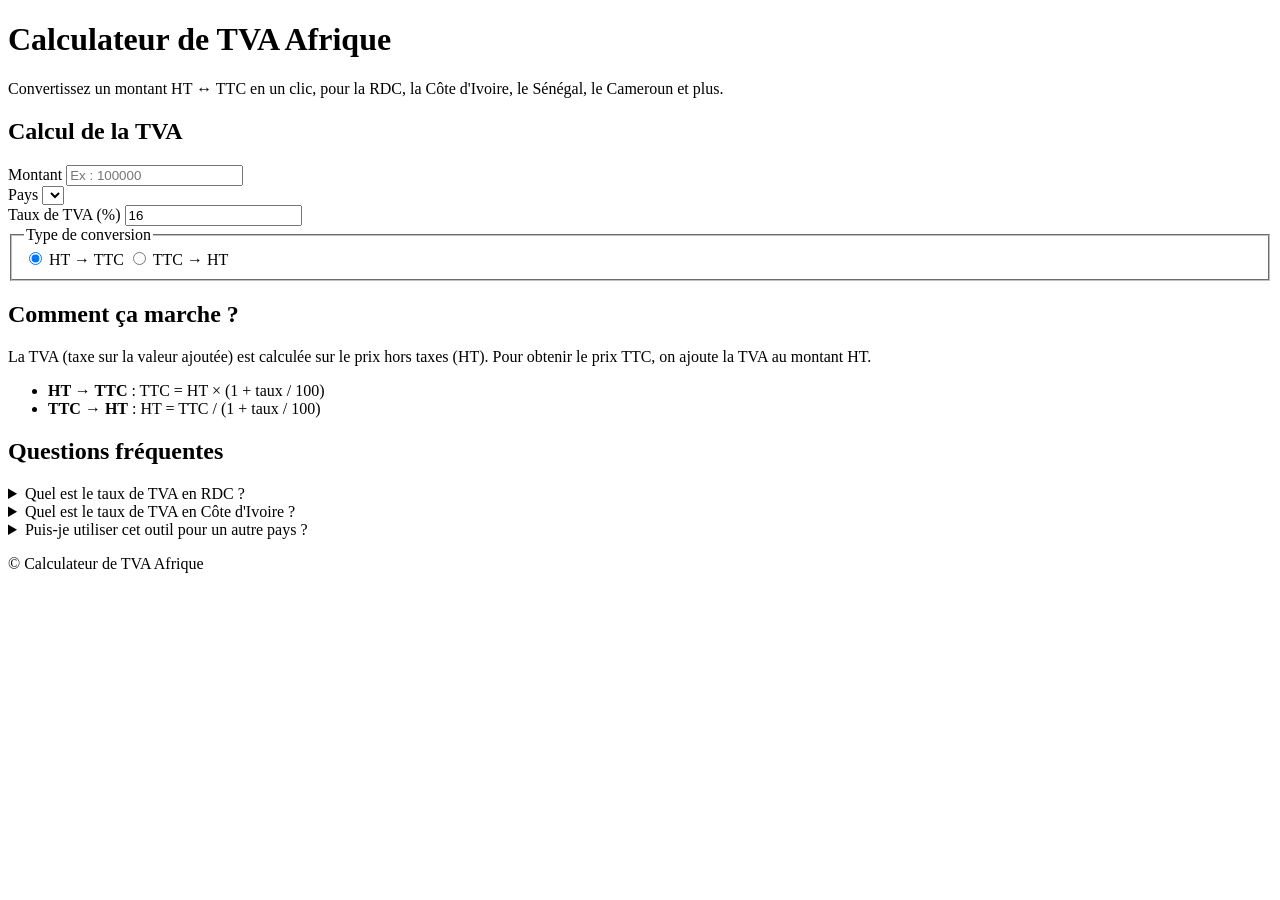
==== index.html @ 52f4ed32 "index.html" ====
<!DOCTYPE html>
<html lang="fr">
<head>
  <meta charset="UTF-8">
  <meta name="viewport" content="width=device-width, initial-scale=1">
  <meta name="theme-color" content="#0c0c0d">
  <title>Calculateur de TVA Afrique — HT ↔ TTC (RDC, Côte d'Ivoire, Sénégal, Cameroun)</title>
  <meta name="description" content="Calculez facilement la TVA en Afrique francophone. Convertissez un montant HT en TTC ou TTC en HT pour la RDC, la Côte d'Ivoire, le Sénégal, le Cameroun et plus.">
  <meta name="robots" content="index, follow">
  <link rel="canonical" href="https://TON-USER.github.io/calculateur-tva/">
  <link rel="icon" href="data:image/svg+xml,%3Csvg xmlns='http://www.w3.org/2000/svg' viewBox='0 0 100 100'%3E%3Ctext y='.9em' font-size='90'%3E🧮%3C/text%3E%3C/svg%3E">
  <link rel="stylesheet" href="style.css">
  <script type="application/ld+json">
  {
    "@context": "https://schema.org",
    "@type": "WebApplication",
    "name": "Calculateur de TVA Afrique",
    "applicationCategory": "FinanceApplication",
    "operatingSystem": "Web",
    "offers": { "@type": "Offer", "price": "0", "priceCurrency": "USD" }
  }
  </script>
</head>
<body>
  <header>
    <h1>Calculateur de TVA Afrique</h1>
    <p class="sous-titre">Convertissez un montant HT ↔ TTC en un clic, pour la RDC, la Côte d'Ivoire, le Sénégal, le Cameroun et plus.</p>
  </header>

  <main>
    <section class="calculateur" aria-labelledby="titre-calc">
      <h2 id="titre-calc" class="sr-only">Calcul de la TVA</h2>

      <div class="champ">
        <label for="montant">Montant</label>
        <input id="montant" type="number" inputmode="decimal" min="0" step="0.01" placeholder="Ex : 100000" autocomplete="off">
      </div>

      <div class="champ">
        <label for="pays">Pays</label>
        <select id="pays"></select>
      </div>

      <div class="champ">
        <label for="taux">Taux de TVA (%)</label>
        <input id="taux" type="number" inputmode="decimal" min="0" step="0.01" value="16">
      </div>

      <fieldset class="champ modes">
        <legend>Type de conversion</legend>
        <label><input type="radio" name="mode" value="ht" checked> HT → TTC</label>
        <label><input type="radio" name="mode" value="ttc"> TTC → HT</label>
      </fieldset>

      <div id="resultat" class="resultat" aria-live="polite"></div>
    </section>

    <section class="infos">
      <h2>Comment ça marche ?</h2>
      <p>La TVA (taxe sur la valeur ajoutée) est calculée sur le prix hors taxes (HT). Pour obtenir le prix TTC, on ajoute la TVA au montant HT.</p>
      <ul>
        <li><strong>HT → TTC</strong> : TTC = HT × (1 + taux / 100)</li>
        <li><strong>TTC → HT</strong> : HT = TTC / (1 + taux / 100)</li>
      </ul>
    </section>

    <section class="faq">
      <h2>Questions fréquentes</h2>
      <details>
        <summary>Quel est le taux de TVA en RDC ?</summary>
        <p>Le taux standard de la TVA en République Démocratique du Congo est de 16 %.</p>
      </details>
      <details>
        <summary>Quel est le taux de TVA en Côte d'Ivoire ?</summary>
        <p>Le taux standard est de 18 %.</p>
      </details>
      <details>
        <summary>Puis-je utiliser cet outil pour un autre pays ?</summary>
        <p>Oui : sélectionnez « Autre » dans la liste et entrez le taux manuellement.</p>
      </details>
    </section>
  </main>

  <footer>
    <p>© <span id="annee"></span> Calculateur de TVA Afrique</p>
  </footer>

  <script src="script.js" defer></script>
</body>
          </html>
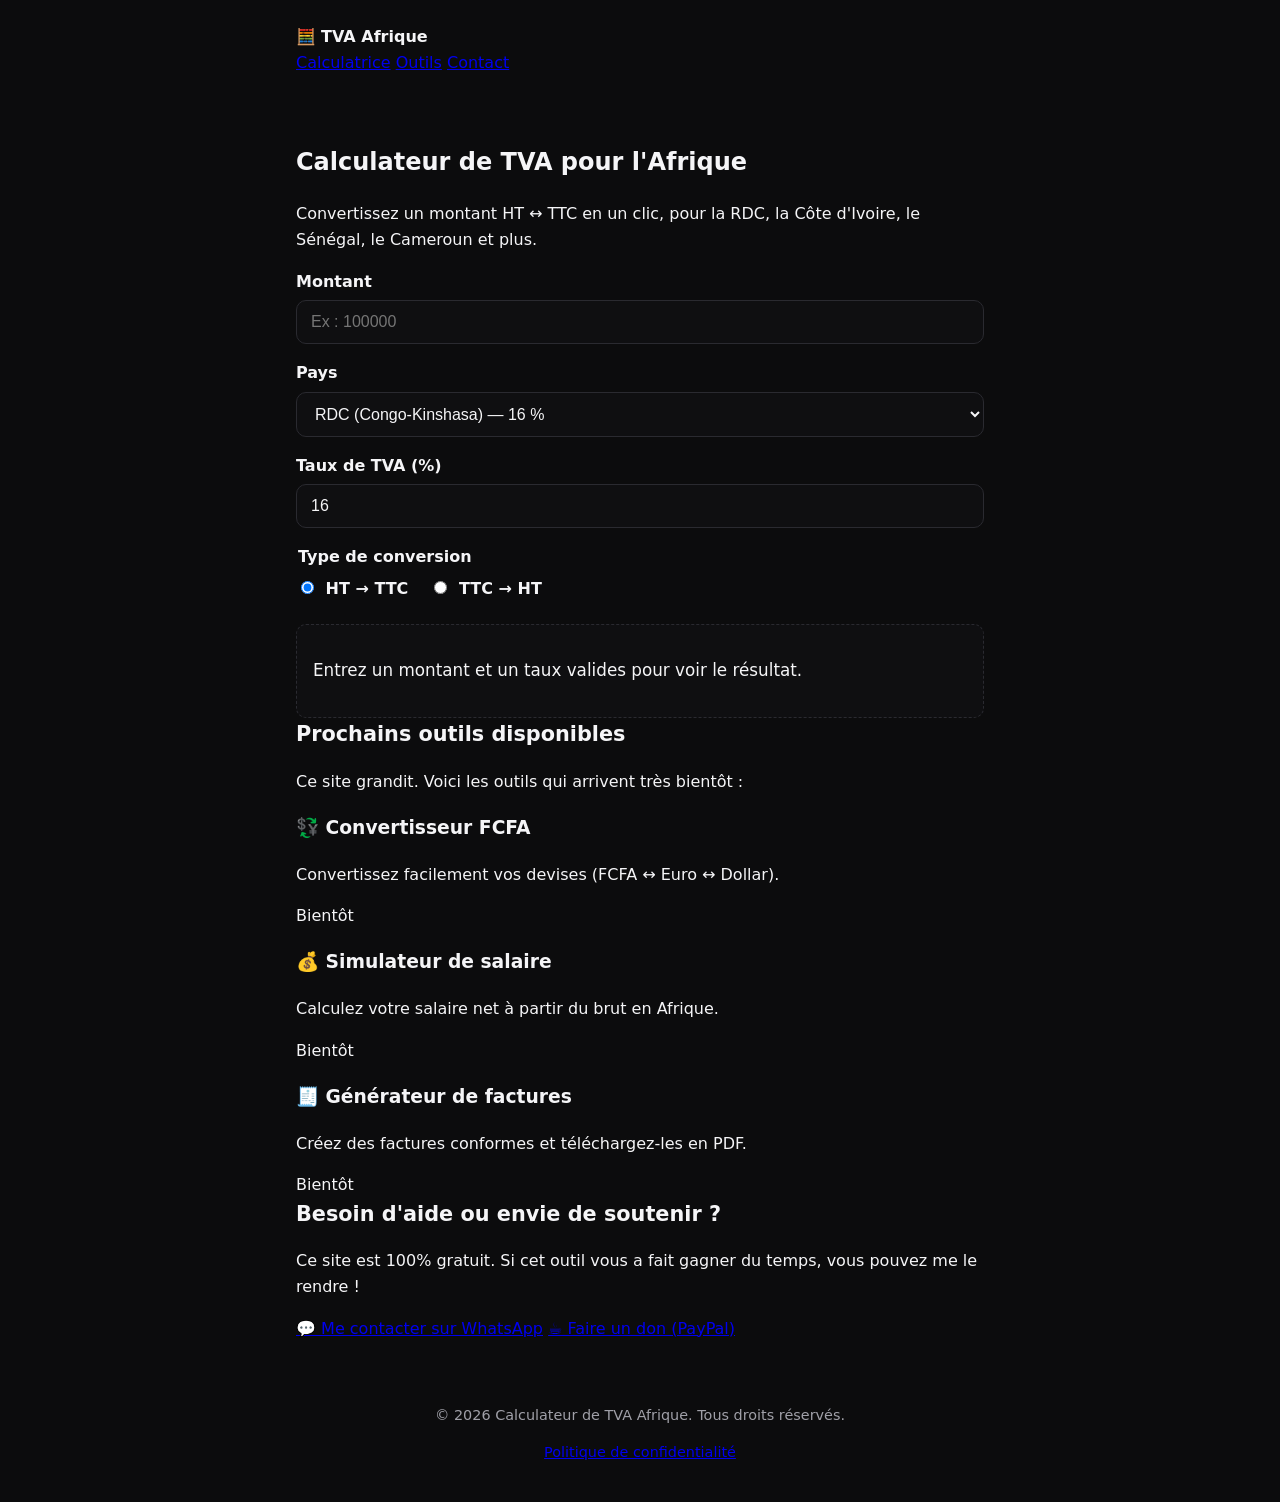
==== commit 2fdc9a01: "Update index.html with new title and analytics Updated the title and canonical link in the HTML file" ====
--- a/index.html
+++ b/index.html
@@ -4,87 +4,108 @@
   <meta charset="UTF-8">
   <meta name="viewport" content="width=device-width, initial-scale=1">
   <meta name="theme-color" content="#0c0c0d">
-  <title>Calculateur de TVA Afrique — HT ↔ TTC (RDC, Côte d'Ivoire, Sénégal, Cameroun)</title>
+  <title>Calculateur de TVA Afrique — HT ↔ TTC (RDC, CI, Sénégal)</title>
   <meta name="description" content="Calculez facilement la TVA en Afrique francophone. Convertissez un montant HT en TTC ou TTC en HT pour la RDC, la Côte d'Ivoire, le Sénégal, le Cameroun et plus.">
   <meta name="robots" content="index, follow">
-  <link rel="canonical" href="https://TON-USER.github.io/calculateur-tva/">
+  <link rel="canonical" href="https://dt872725-dan.github.io/Calculateur-tva/">
   <link rel="icon" href="data:image/svg+xml,%3Csvg xmlns='http://www.w3.org/2000/svg' viewBox='0 0 100 100'%3E%3Ctext y='.9em' font-size='90'%3E🧮%3C/text%3E%3C/svg%3E">
   <link rel="stylesheet" href="style.css">
-  <script type="application/ld+json">
-  {
-    "@context": "https://schema.org",
-    "@type": "WebApplication",
-    "name": "Calculateur de TVA Afrique",
-    "applicationCategory": "FinanceApplication",
-    "operatingSystem": "Web",
-    "offers": { "@type": "Offer", "price": "0", "priceCurrency": "USD" }
-  }
+  
+  <!-- Code pour Google Analytics (Suivi des visites) -->
+  <!-- Remplace G-XXXXXXXXXX par ton vrai code plus tard -->
+  <script async src="https://www.googletagmanager.com/gtag/js?id=G-XXXXXXXXXX"></script>
+  <script>
+    window.dataLayer = window.dataLayer || [];
+    function gtag(){dataLayer.push(arguments);}
+    gtag('js', new Date());
+    gtag('config', 'G-XXXXXXXXXX');
   </script>
 </head>
 <body>
-  <header>
-    <h1>Calculateur de TVA Afrique</h1>
-    <p class="sous-titre">Convertissez un montant HT ↔ TTC en un clic, pour la RDC, la Côte d'Ivoire, le Sénégal, le Cameroun et plus.</p>
+  <!-- MENU DE NAVIGATION -->
+  <header class="entete">
+    <div class="logo">🧮 <strong>TVA Afrique</strong></div>
+    <nav class="menu">
+      <a href="#calculateur">Calculatrice</a>
+      <a href="#outils">Outils</a>
+      <a href="#contact">Contact</a>
+    </nav>
   </header>
 
   <main>
-    <section class="calculateur" aria-labelledby="titre-calc">
-      <h2 id="titre-calc" class="sr-only">Calcul de la TVA</h2>
-
-      <div class="champ">
-        <label for="montant">Montant</label>
-        <input id="montant" type="number" inputmode="decimal" min="0" step="0.01" placeholder="Ex : 100000" autocomplete="off">
+    <!-- SECTION CALCULATEUR -->
+    <section id="calculateur" class="section-calculateur">
+      <div class="texte-accueil">
+        <h1>Calculateur de TVA pour l'Afrique</h1>
+        <p>Convertissez un montant HT ↔ TTC en un clic, pour la RDC, la Côte d'Ivoire, le Sénégal, le Cameroun et plus.</p>
       </div>
 
-      <div class="champ">
-        <label for="pays">Pays</label>
-        <select id="pays"></select>
+      <div class="boite-outil">
+        <div class="champ">
+          <label for="montant">Montant</label>
+          <input id="montant" type="number" inputmode="decimal" min="0" step="0.01" placeholder="Ex : 100000" autocomplete="off">
+        </div>
+
+        <div class="champ">
+          <label for="pays">Pays</label>
+          <select id="pays"></select>
+        </div>
+
+        <div class="champ">
+          <label for="taux">Taux de TVA (%)</label>
+          <input id="taux" type="number" inputmode="decimal" min="0" step="0.01" value="16">
+        </div>
+
+        <fieldset class="champ modes">
+          <legend>Type de conversion</legend>
+          <label><input type="radio" name="mode" value="ht" checked> HT → TTC</label>
+          <label><input type="radio" name="mode" value="ttc"> TTC → HT</label>
+        </fieldset>
+
+        <div id="resultat" class="resultat" aria-live="polite"></div>
       </div>
-
-      <div class="champ">
-        <label for="taux">Taux de TVA (%)</label>
-        <input id="taux" type="number" inputmode="decimal" min="0" step="0.01" value="16">
-      </div>
-
-      <fieldset class="champ modes">
-        <legend>Type de conversion</legend>
-        <label><input type="radio" name="mode" value="ht" checked> HT → TTC</label>
-        <label><input type="radio" name="mode" value="ttc"> TTC → HT</label>
-      </fieldset>
-
-      <div id="resultat" class="resultat" aria-live="polite"></div>
     </section>
 
-    <section class="infos">
-      <h2>Comment ça marche ?</h2>
-      <p>La TVA (taxe sur la valeur ajoutée) est calculée sur le prix hors taxes (HT). Pour obtenir le prix TTC, on ajoute la TVA au montant HT.</p>
-      <ul>
-        <li><strong>HT → TTC</strong> : TTC = HT × (1 + taux / 100)</li>
-        <li><strong>TTC → HT</strong> : HT = TTC / (1 + taux / 100)</li>
-      </ul>
+    <!-- SECTION OUTILS À VENIR (Pour faire pro) -->
+    <section id="outils" class="section-grise">
+      <h2>Prochains outils disponibles</h2>
+      <p>Ce site grandit. Voici les outils qui arrivent très bientôt :</p>
+      <div class="grille">
+        <div class="carte-outil">
+          <h3>💱 Convertisseur FCFA</h3>
+          <p>Convertissez facilement vos devises (FCFA ↔ Euro ↔ Dollar).</p>
+          <span class="badge">Bientôt</span>
+        </div>
+        <div class="carte-outil">
+          <h3>💰 Simulateur de salaire</h3>
+          <p>Calculez votre salaire net à partir du brut en Afrique.</p>
+          <span class="badge">Bientôt</span>
+        </div>
+        <div class="carte-outil">
+          <h3>🧾 Générateur de factures</h3>
+          <p>Créez des factures conformes et téléchargez-les en PDF.</p>
+          <span class="badge">Bientôt</span>
+        </div>
+      </div>
     </section>
 
-    <section class="faq">
-      <h2>Questions fréquentes</h2>
-      <details>
-        <summary>Quel est le taux de TVA en RDC ?</summary>
-        <p>Le taux standard de la TVA en République Démocratique du Congo est de 16 %.</p>
-      </details>
-      <details>
-        <summary>Quel est le taux de TVA en Côte d'Ivoire ?</summary>
-        <p>Le taux standard est de 18 %.</p>
-      </details>
-      <details>
-        <summary>Puis-je utiliser cet outil pour un autre pays ?</summary>
-        <p>Oui : sélectionnez « Autre » dans la liste et entrez le taux manuellement.</p>
-      </details>
+    <!-- SECTION CONTACT & SOUTIEN -->
+    <section id="contact" class="section-contact">
+      <h2>Besoin d'aide ou envie de soutenir ?</h2>
+      <p>Ce site est 100% gratuit. Si cet outil vous a fait gagner du temps, vous pouvez me le rendre !</p>
+      
+      <div class="actions-contact">
+        <a href="https://wa.me/243967811702" class="btn btn-principal" target="_blank">💬 Me contacter sur WhatsApp</a>
+        <a href="#" class="btn btn-secondaire" target="_blank">☕ Faire un don (PayPal)</a>
+      </div>
     </section>
   </main>
 
   <footer>
-    <p>© <span id="annee"></span> Calculateur de TVA Afrique</p>
+    <p>© <span id="annee"></span> Calculateur de TVA Afrique. Tous droits réservés.</p>
+    <p><a href="confidentialite.html">Politique de confidentialité</a></p>
   </footer>
 
   <script src="script.js" defer></script>
 </body>
-          </html>
+</html>
--- a/style.css
+++ b/style.css
@@ -0,0 +1,75 @@
+* { box-sizing: border-box; }
+:root {
+  --bg: #0c0c0d;
+  --card: #17171a;
+  --border: #2a2a30;
+  --text: #f5f5f7;
+  --muted: #a0a0a8;
+  --accent: #4ade80;
+}
+html, body { margin: 0; padding: 0; }
+body {
+  background: var(--bg);
+  color: var(--text);
+  font-family: system-ui, -apple-system, "Segoe UI", Roboto, sans-serif;
+  line-height: 1.6;
+  min-height: 100vh;
+}
+header, main, footer {
+  max-width: 720px;
+  margin: 0 auto;
+  padding: 24px 16px;
+}
+header h1 { font-size: 1.8rem; margin: 0 0 8px; }
+.sous-titre { color: var(--muted); margin: 0 0 24px; }
+.calculateur {
+  background: var(--card);
+  border: 1px solid var(--border);
+  border-radius: 16px;
+  padding: 24px;
+  margin-bottom: 32px;
+}
+.champ { margin-bottom: 16px; }
+.champ label { display: block; margin-bottom: 6px; font-weight: 600; }
+input, select {
+  width: 100%;
+  padding: 12px 14px;
+  background: #0f0f11;
+  border: 1px solid var(--border);
+  border-radius: 10px;
+  color: var(--text);
+  font-size: 1rem;
+}
+input:focus, select:focus { outline: none; border-color: var(--accent); }
+.modes { border: none; padding: 0; margin: 0 0 16px; }
+.modes legend { font-weight: 600; margin-bottom: 6px; }
+.modes label { display: inline-block; margin-right: 16px; }
+.modes input { width: auto; margin-right: 6px; }
+.resultat {
+  background: #0f0f11;
+  border: 1px dashed var(--border);
+  border-radius: 10px;
+  padding: 16px;
+  font-size: 1.05rem;
+}
+.resultat strong { color: var(--accent); }
+.infos, .faq { margin-bottom: 32px; }
+h2 { font-size: 1.3rem; margin-top: 0; }
+.faq details {
+  background: var(--card);
+  border: 1px solid var(--border);
+  border-radius: 10px;
+  padding: 12px 16px;
+  margin-bottom: 8px;
+}
+.faq summary { cursor: pointer; font-weight: 600; }
+footer { color: var(--muted); text-align: center; font-size: 0.9rem; }
+.sr-only {
+  position: absolute; width: 1px; height: 1px;
+  padding: 0; margin: -1px; overflow: hidden;
+  clip: rect(0,0,0,0); white-space: nowrap; border: 0;
+}
+@media (max-width: 480px) {
+  header h1 { font-size: 1.4rem; }
+  .calculateur { padding: 16px; }
+}
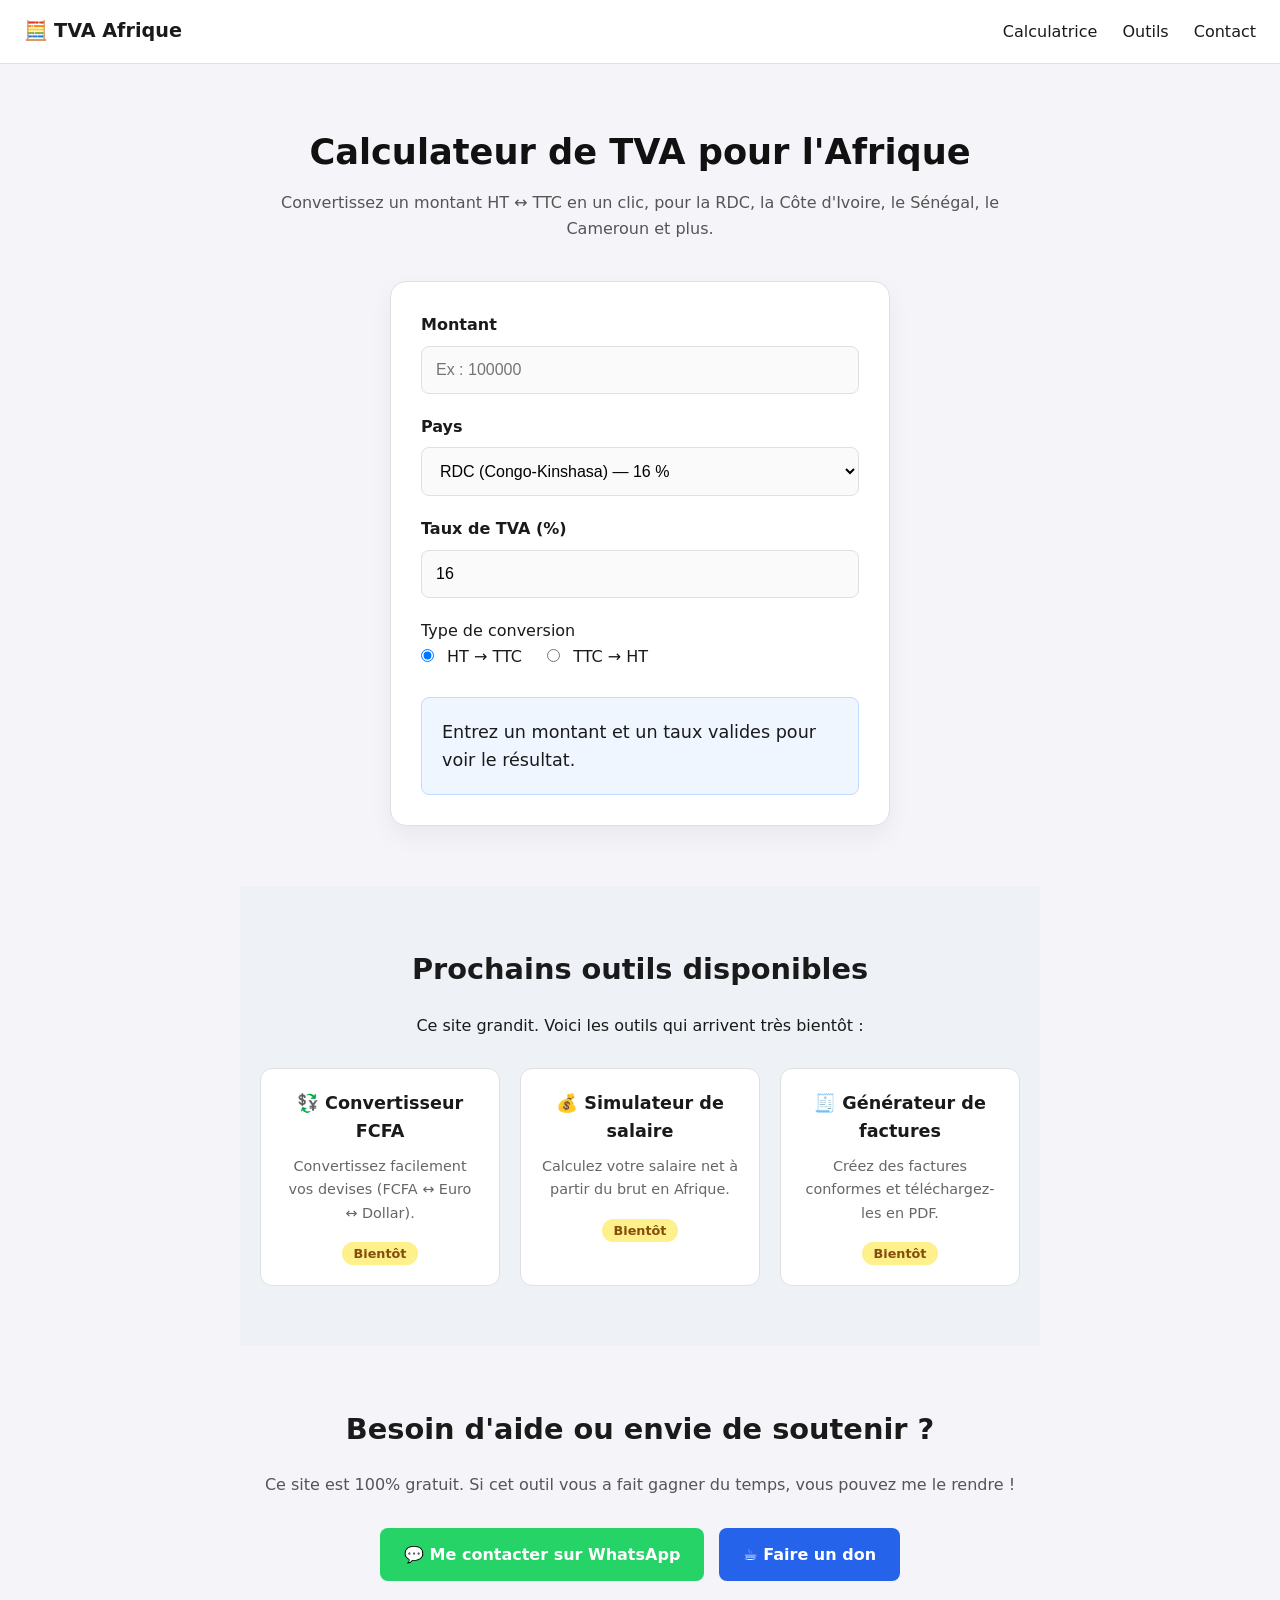
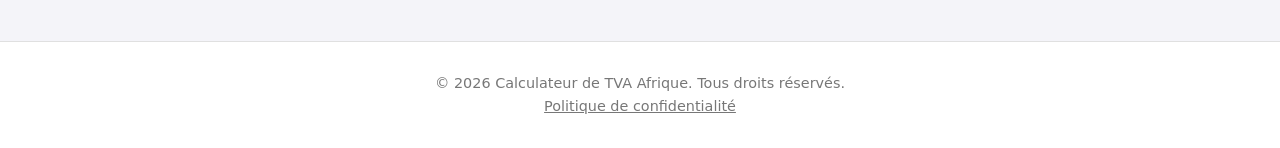
==== commit 94965dc4: "index.html" ====
--- a/index.html
+++ b/index.html
@@ -1,6 +1,9 @@
 <!DOCTYPE html>
 <html lang="fr">
 <head>
+  <!-- Balise de vérification Google Search Console -->
+  <meta name="google-site-verification" content="2Im5dlPeCxbYxjfc-2KMujdlEkKpxKUWcsmeDknGLmM" />
+  
   <meta charset="UTF-8">
   <meta name="viewport" content="width=device-width, initial-scale=1">
   <meta name="theme-color" content="#0c0c0d">
@@ -66,10 +69,10 @@
       </div>
     </section>
 
-    <!-- SECTION OUTILS À VENIR (Pour faire pro) -->
+    <!-- SECTION OUTILS À VENIR -->
     <section id="outils" class="section-grise">
       <h2>Prochains outils disponibles</h2>
-      <p>Ce site grandit. Voici les outils qui arrivent très bientôt :</p>
+      <p style="text-align: center; margin-bottom: 20px;">Ce site grandit. Voici les outils qui arrivent très bientôt :</p>
       <div class="grille">
         <div class="carte-outil">
           <h3>💱 Convertisseur FCFA</h3>
@@ -96,7 +99,7 @@
       
       <div class="actions-contact">
         <a href="https://wa.me/243967811702" class="btn btn-principal" target="_blank">💬 Me contacter sur WhatsApp</a>
-        <a href="#" class="btn btn-secondaire" target="_blank">☕ Faire un don (PayPal)</a>
+        <a href="#" class="btn btn-secondaire" target="_blank">☕ Faire un don</a>
       </div>
     </section>
   </main>
--- a/style.css
+++ b/style.css
@@ -1,75 +1,132 @@
-* { box-sizing: border-box; }
+* { box-sizing: border-box; margin: 0; padding: 0; }
 :root {
-  --bg: #0c0c0d;
-  --card: #17171a;
-  --border: #2a2a30;
-  --text: #f5f5f7;
-  --muted: #a0a0a8;
-  --accent: #4ade80;
+  --bg: #f4f4f9;
+  --text: #1a1a1a;
+  --card: #ffffff;
+  --border: #e0e0e0;
+  --accent: #2563eb;
+  --accent-hover: #1d4ed8;
 }
-html, body { margin: 0; padding: 0; }
 body {
-  background: var(--bg);
+  background-color: var(--bg);
   color: var(--text);
-  font-family: system-ui, -apple-system, "Segoe UI", Roboto, sans-serif;
+  font-family: system-ui, -apple-system, sans-serif;
   line-height: 1.6;
-  min-height: 100vh;
 }
-header, main, footer {
-  max-width: 720px;
-  margin: 0 auto;
-  padding: 24px 16px;
+
+/* EN-TÊTE ET MENU */
+.entete {
+  background: var(--card);
+  padding: 16px 24px;
+  display: flex;
+  justify-content: space-between;
+  align-items: center;
+  border-bottom: 1px solid var(--border);
+  position: sticky;
+  top: 0;
+  z-index: 100;
 }
-header h1 { font-size: 1.8rem; margin: 0 0 8px; }
-.sous-titre { color: var(--muted); margin: 0 0 24px; }
-.calculateur {
+.logo { font-size: 1.2rem; }
+.menu a {
+  color: var(--text);
+  text-decoration: none;
+  margin-left: 20px;
+  font-weight: 500;
+}
+.menu a:hover { color: var(--accent); }
+
+/* SECTIONS */
+main { max-width: 800px; margin: 0 auto; }
+section { padding: 60px 20px; }
+h1 { font-size: 2.2rem; margin-bottom: 10px; color: #111; }
+h2 { font-size: 1.8rem; margin-bottom: 20px; text-align: center; }
+.texte-accueil { text-align: center; margin-bottom: 40px; color: #555; }
+
+/* BOITE DU CALCULATEUR */
+.boite-outil {
   background: var(--card);
   border: 1px solid var(--border);
   border-radius: 16px;
-  padding: 24px;
-  margin-bottom: 32px;
+  padding: 30px;
+  box-shadow: 0 10px 25px rgba(0,0,0,0.05);
+  max-width: 500px;
+  margin: 0 auto;
 }
-.champ { margin-bottom: 16px; }
-.champ label { display: block; margin-bottom: 6px; font-weight: 600; }
+.champ { margin-bottom: 20px; }
+.champ label { display: block; margin-bottom: 8px; font-weight: 600; }
 input, select {
   width: 100%;
-  padding: 12px 14px;
-  background: #0f0f11;
+  padding: 14px;
   border: 1px solid var(--border);
-  border-radius: 10px;
-  color: var(--text);
+  border-radius: 8px;
   font-size: 1rem;
+  background: #fafafa;
 }
-input:focus, select:focus { outline: none; border-color: var(--accent); }
-.modes { border: none; padding: 0; margin: 0 0 16px; }
-.modes legend { font-weight: 600; margin-bottom: 6px; }
-.modes label { display: inline-block; margin-right: 16px; }
-.modes input { width: auto; margin-right: 6px; }
+input:focus, select:focus { outline: none; border-color: var(--accent); background: #fff; }
+.modes { border: none; }
+.modes label { display: inline-block; margin-right: 20px; font-weight: normal; }
+.modes input { width: auto; margin-right: 8px; }
 .resultat {
-  background: #0f0f11;
-  border: 1px dashed var(--border);
-  border-radius: 10px;
-  padding: 16px;
-  font-size: 1.05rem;
+  background: #eff6ff;
+  border: 1px solid #bfdbfe;
+  border-radius: 8px;
+  padding: 20px;
+  font-size: 1.1rem;
+  margin-top: 20px;
 }
 .resultat strong { color: var(--accent); }
-.infos, .faq { margin-bottom: 32px; }
-h2 { font-size: 1.3rem; margin-top: 0; }
-.faq details {
+
+/* SECTION OUTILS (Cartes) */
+.section-grise { background: #eef2f6; }
+.grille {
+  display: grid;
+  grid-template-columns: repeat(auto-fit, minmax(220px, 1fr));
+  gap: 20px;
+  margin-top: 30px;
+}
+.carte-outil {
   background: var(--card);
+  padding: 20px;
+  border-radius: 12px;
   border: 1px solid var(--border);
-  border-radius: 10px;
-  padding: 12px 16px;
-  margin-bottom: 8px;
+  text-align: center;
 }
-.faq summary { cursor: pointer; font-weight: 600; }
-footer { color: var(--muted); text-align: center; font-size: 0.9rem; }
-.sr-only {
-  position: absolute; width: 1px; height: 1px;
-  padding: 0; margin: -1px; overflow: hidden;
-  clip: rect(0,0,0,0); white-space: nowrap; border: 0;
+.carte-outil h3 { margin-bottom: 10px; font-size: 1.1rem; }
+.carte-outil p { font-size: 0.9rem; color: #666; margin-bottom: 15px; }
+.badge {
+  background: #fef08a;
+  color: #854d0e;
+  padding: 4px 12px;
+  border-radius: 20px;
+  font-size: 0.8rem;
+  font-weight: bold;
 }
-@media (max-width: 480px) {
-  header h1 { font-size: 1.4rem; }
-  .calculateur { padding: 16px; }
+
+/* SECTION CONTACT */
+.section-contact { text-align: center; }
+.section-contact p { margin-bottom: 30px; color: #555; }
+.actions-contact { display: flex; justify-content: center; gap: 15px; flex-wrap: wrap; }
+.btn {
+  display: inline-block;
+  padding: 14px 24px;
+  border-radius: 8px;
+  text-decoration: none;
+  font-weight: bold;
+  transition: all 0.2s;
 }
+.btn-principal { background: #25D366; color: white; }
+.btn-principal:hover { background: #1ebe57; }
+.btn-secondaire { background: var(--accent); color: white; }
+.btn-secondaire:hover { background: var(--accent-hover); }
+
+/* PIED DE PAGE */
+footer {
+  text-align: center;
+  padding: 30px;
+  border-top: 1px solid var(--border);
+  color: #777;
+  font-size: 0.9rem;
+  background: var(--card);
+}
+footer a { color: #777; text-decoration: underline; }
+footer a:hover { color: var(--accent); }
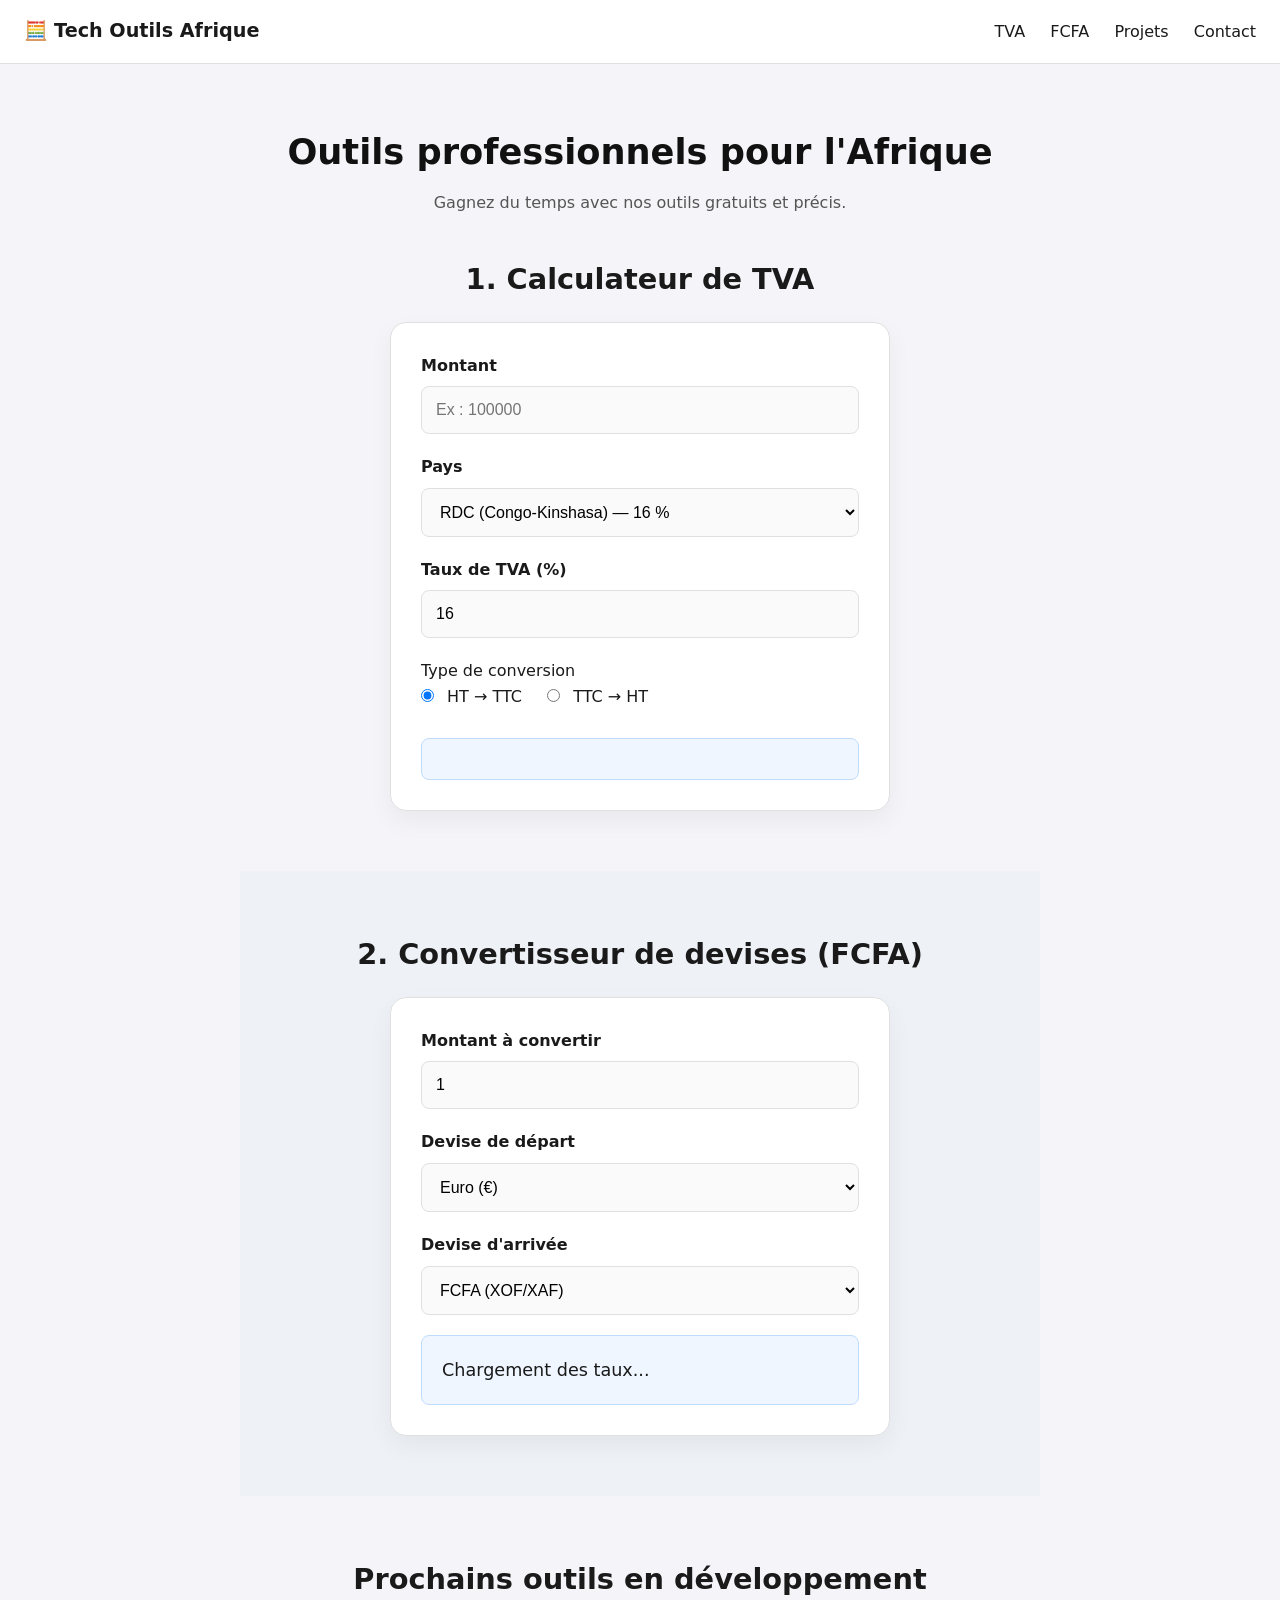
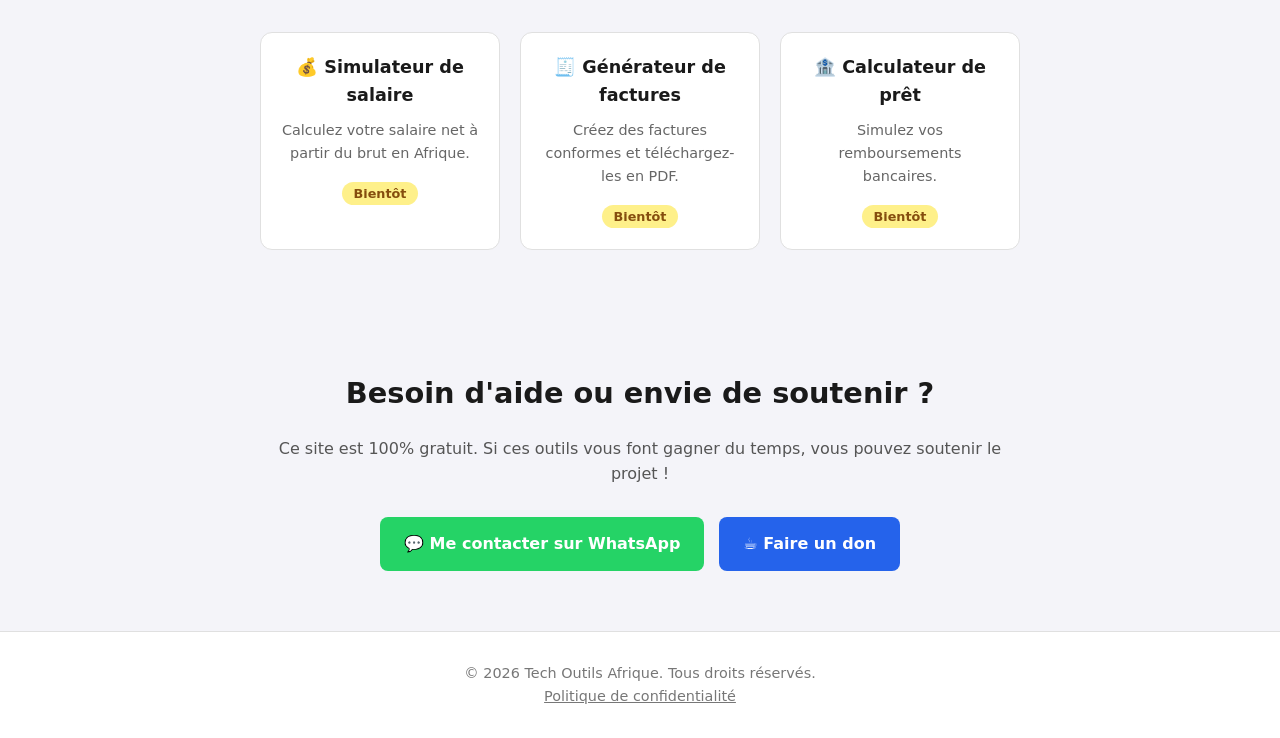
==== commit 30361643: "Revise index.html for branding and new features Updated the title and description for better clarity" ====
--- a/index.html
+++ b/index.html
@@ -1,84 +1,89 @@
 <!DOCTYPE html>
 <html lang="fr">
 <head>
-  <!-- Balise de vérification Google Search Console -->
   <meta name="google-site-verification" content="2Im5dlPeCxbYxjfc-2KMujdlEkKpxKUWcsmeDknGLmM" />
-  
   <meta charset="UTF-8">
   <meta name="viewport" content="width=device-width, initial-scale=1">
   <meta name="theme-color" content="#0c0c0d">
-  <title>Calculateur de TVA Afrique — HT ↔ TTC (RDC, CI, Sénégal)</title>
-  <meta name="description" content="Calculez facilement la TVA en Afrique francophone. Convertissez un montant HT en TTC ou TTC en HT pour la RDC, la Côte d'Ivoire, le Sénégal, le Cameroun et plus.">
-  <meta name="robots" content="index, follow">
-  <link rel="canonical" href="https://dt872725-dan.github.io/Calculateur-tva/">
+  <title>Calculateur TVA & Convertisseur FCFA - Afrique</title>
+  <meta name="description" content="Calculez facilement la TVA en Afrique francophone et convertissez vos devises (FCFA, Euro, Dollar) en temps réel.">
   <link rel="icon" href="data:image/svg+xml,%3Csvg xmlns='http://www.w3.org/2000/svg' viewBox='0 0 100 100'%3E%3Ctext y='.9em' font-size='90'%3E🧮%3C/text%3E%3C/svg%3E">
   <link rel="stylesheet" href="style.css">
-  
-  <!-- Code pour Google Analytics (Suivi des visites) -->
-  <!-- Remplace G-XXXXXXXXXX par ton vrai code plus tard -->
-  <script async src="https://www.googletagmanager.com/gtag/js?id=G-XXXXXXXXXX"></script>
-  <script>
-    window.dataLayer = window.dataLayer || [];
-    function gtag(){dataLayer.push(arguments);}
-    gtag('js', new Date());
-    gtag('config', 'G-XXXXXXXXXX');
-  </script>
 </head>
 <body>
-  <!-- MENU DE NAVIGATION -->
   <header class="entete">
-    <div class="logo">🧮 <strong>TVA Afrique</strong></div>
+    <div class="logo">🧮 <strong>Tech Outils Afrique</strong></div>
     <nav class="menu">
-      <a href="#calculateur">Calculatrice</a>
-      <a href="#outils">Outils</a>
+      <a href="#calculateur">TVA</a>
+      <a href="#convertisseur">FCFA</a>
+      <a href="#outils">Projets</a>
       <a href="#contact">Contact</a>
     </nav>
   </header>
 
   <main>
-    <!-- SECTION CALCULATEUR -->
+    <!-- OUTIL 1 : CALCULATEUR TVA -->
     <section id="calculateur" class="section-calculateur">
       <div class="texte-accueil">
-        <h1>Calculateur de TVA pour l'Afrique</h1>
-        <p>Convertissez un montant HT ↔ TTC en un clic, pour la RDC, la Côte d'Ivoire, le Sénégal, le Cameroun et plus.</p>
+        <h1>Outils professionnels pour l'Afrique</h1>
+        <p>Gagnez du temps avec nos outils gratuits et précis.</p>
       </div>
 
+      <h2>1. Calculateur de TVA</h2>
       <div class="boite-outil">
         <div class="champ">
           <label for="montant">Montant</label>
-          <input id="montant" type="number" inputmode="decimal" min="0" step="0.01" placeholder="Ex : 100000" autocomplete="off">
+          <input id="montant" type="number" inputmode="decimal" min="0" step="0.01" placeholder="Ex : 100000">
         </div>
-
         <div class="champ">
           <label for="pays">Pays</label>
           <select id="pays"></select>
         </div>
-
         <div class="champ">
           <label for="taux">Taux de TVA (%)</label>
           <input id="taux" type="number" inputmode="decimal" min="0" step="0.01" value="16">
         </div>
-
         <fieldset class="champ modes">
           <legend>Type de conversion</legend>
           <label><input type="radio" name="mode" value="ht" checked> HT → TTC</label>
           <label><input type="radio" name="mode" value="ttc"> TTC → HT</label>
         </fieldset>
+        <div id="resultat-tva" class="resultat" aria-live="polite"></div>
+      </div>
+    </section>
 
-        <div id="resultat" class="resultat" aria-live="polite"></div>
+    <!-- OUTIL 2 : CONVERTISSEUR DE DEVISES -->
+    <section id="convertisseur" class="section-grise">
+      <h2>2. Convertisseur de devises (FCFA)</h2>
+      <div class="boite-outil">
+        <div class="champ">
+          <label for="montant-devise">Montant à convertir</label>
+          <input id="montant-devise" type="number" min="0" placeholder="Ex : 100" value="1">
+        </div>
+        <div class="champ">
+          <label for="devise-source">Devise de départ</label>
+          <select id="devise-source">
+            <option value="EUR">Euro (€)</option>
+            <option value="USD">Dollar US ($)</option>
+            <option value="XOF">FCFA (XOF/XAF)</option>
+          </select>
+        </div>
+        <div class="champ">
+          <label for="devise-cible">Devise d'arrivée</label>
+          <select id="devise-cible">
+            <option value="XOF">FCFA (XOF/XAF)</option>
+            <option value="EUR">Euro (€)</option>
+            <option value="USD">Dollar US ($)</option>
+          </select>
+        </div>
+        <div id="resultat-devise" class="resultat" aria-live="polite">Chargement des taux...</div>
       </div>
     </section>
 
     <!-- SECTION OUTILS À VENIR -->
-    <section id="outils" class="section-grise">
-      <h2>Prochains outils disponibles</h2>
-      <p style="text-align: center; margin-bottom: 20px;">Ce site grandit. Voici les outils qui arrivent très bientôt :</p>
+    <section id="outils" class="section-calculateur">
+      <h2>Prochains outils en développement</h2>
       <div class="grille">
-        <div class="carte-outil">
-          <h3>💱 Convertisseur FCFA</h3>
-          <p>Convertissez facilement vos devises (FCFA ↔ Euro ↔ Dollar).</p>
-          <span class="badge">Bientôt</span>
-        </div>
         <div class="carte-outil">
           <h3>💰 Simulateur de salaire</h3>
           <p>Calculez votre salaire net à partir du brut en Afrique.</p>
@@ -89,14 +94,18 @@
           <p>Créez des factures conformes et téléchargez-les en PDF.</p>
           <span class="badge">Bientôt</span>
         </div>
+        <div class="carte-outil">
+          <h3>🏦 Calculateur de prêt</h3>
+          <p>Simulez vos remboursements bancaires.</p>
+          <span class="badge">Bientôt</span>
+        </div>
       </div>
     </section>
 
-    <!-- SECTION CONTACT & SOUTIEN -->
+    <!-- SECTION CONTACT -->
     <section id="contact" class="section-contact">
       <h2>Besoin d'aide ou envie de soutenir ?</h2>
-      <p>Ce site est 100% gratuit. Si cet outil vous a fait gagner du temps, vous pouvez me le rendre !</p>
-      
+      <p>Ce site est 100% gratuit. Si ces outils vous font gagner du temps, vous pouvez soutenir le projet !</p>
       <div class="actions-contact">
         <a href="https://wa.me/243967811702" class="btn btn-principal" target="_blank">💬 Me contacter sur WhatsApp</a>
         <a href="#" class="btn btn-secondaire" target="_blank">☕ Faire un don</a>
@@ -105,10 +114,10 @@
   </main>
 
   <footer>
-    <p>© <span id="annee"></span> Calculateur de TVA Afrique. Tous droits réservés.</p>
+    <p>© <span id="annee"></span> Tech Outils Afrique. Tous droits réservés.</p>
     <p><a href="confidentialite.html">Politique de confidentialité</a></p>
   </footer>
 
   <script src="script.js" defer></script>
 </body>
-</html>
+  </html>
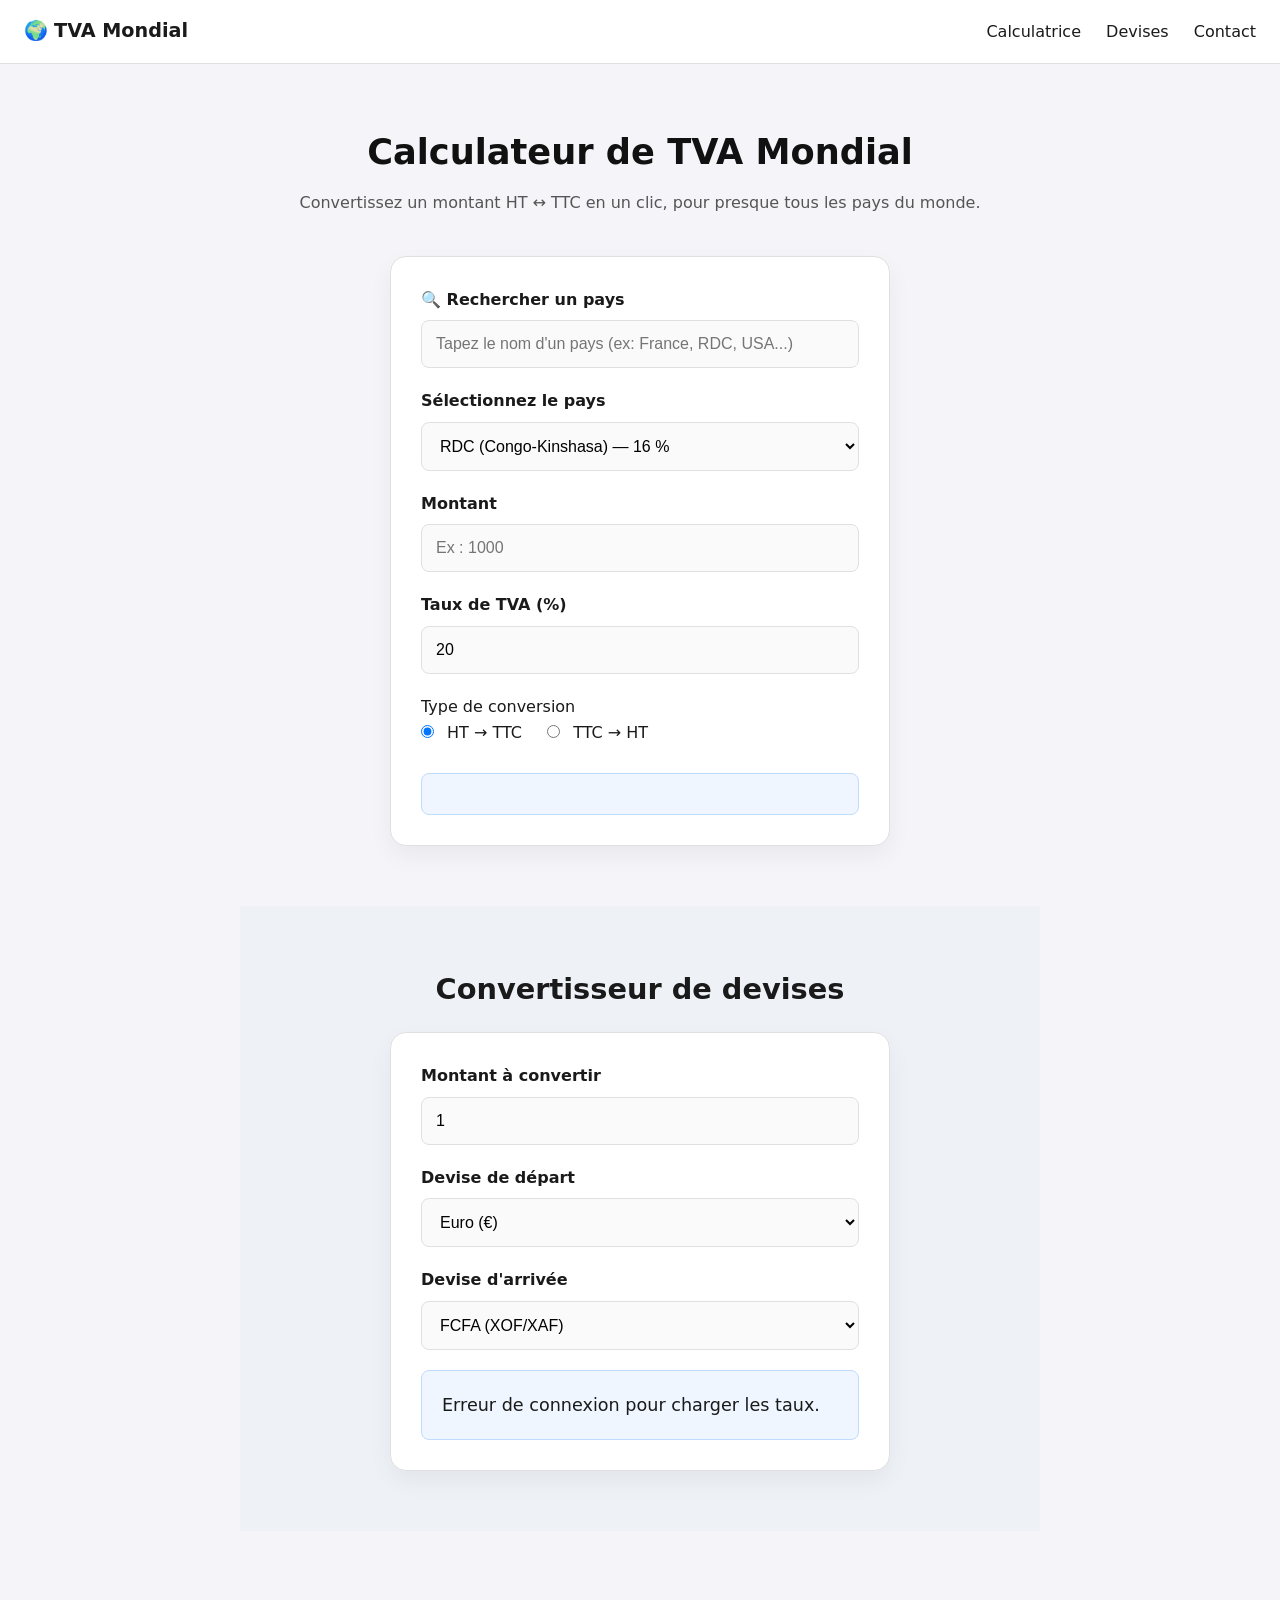
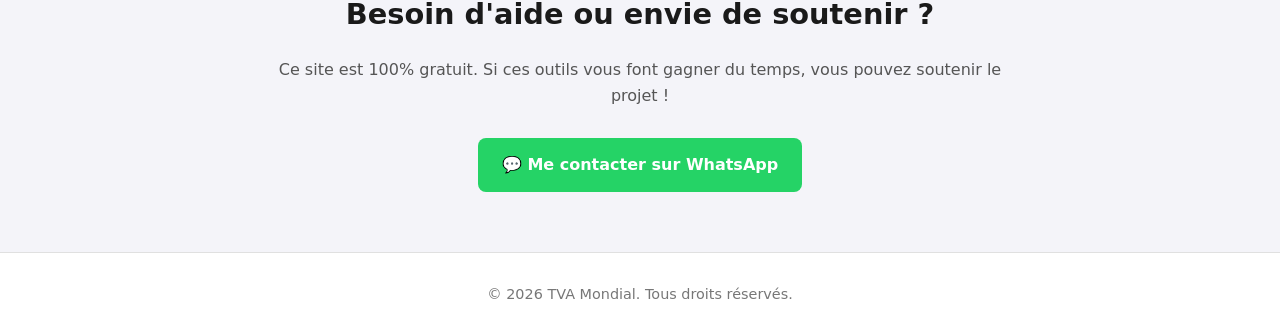
==== commit 639ff448: "Revise index.html for global VAT calculator Updated the title and description for better clarity and" ====
--- a/index.html
+++ b/index.html
@@ -5,56 +5,63 @@
   <meta charset="UTF-8">
   <meta name="viewport" content="width=device-width, initial-scale=1">
   <meta name="theme-color" content="#0c0c0d">
-  <title>Calculateur TVA & Convertisseur FCFA - Afrique</title>
-  <meta name="description" content="Calculez facilement la TVA en Afrique francophone et convertissez vos devises (FCFA, Euro, Dollar) en temps réel.">
-  <link rel="icon" href="data:image/svg+xml,%3Csvg xmlns='http://www.w3.org/2000/svg' viewBox='0 0 100 100'%3E%3Ctext y='.9em' font-size='90'%3E🧮%3C/text%3E%3C/svg%3E">
+  <title>Calculateur de TVA Mondial - HT ↔ TTC (Tous les pays)</title>
+  <meta name="description" content="Calculez facilement la TVA dans le monde entier. Convertissez un montant HT en TTC ou TTC en HT pour plus de 100 pays (Afrique, Europe, Amérique, Asie).">
+  <link rel="icon" href="data:image/svg+xml,%3Csvg xmlns='http://www.w3.org/2000/svg' viewBox='0 0 100 100'%3E%3Ctext y='.9em' font-size='90'%3E🌍%3C/text%3E%3C/svg%3E">
   <link rel="stylesheet" href="style.css">
 </head>
 <body>
   <header class="entete">
-    <div class="logo">🧮 <strong>Tech Outils Afrique</strong></div>
+    <div class="logo">🌍 <strong>TVA Mondial</strong></div>
     <nav class="menu">
-      <a href="#calculateur">TVA</a>
-      <a href="#convertisseur">FCFA</a>
-      <a href="#outils">Projets</a>
+      <a href="#calculateur">Calculatrice</a>
+      <a href="#convertisseur">Devises</a>
       <a href="#contact">Contact</a>
     </nav>
   </header>
 
   <main>
-    <!-- OUTIL 1 : CALCULATEUR TVA -->
+    <!-- OUTIL 1 : CALCULATEUR TVA MONDIAL -->
     <section id="calculateur" class="section-calculateur">
       <div class="texte-accueil">
-        <h1>Outils professionnels pour l'Afrique</h1>
-        <p>Gagnez du temps avec nos outils gratuits et précis.</p>
+        <h1>Calculateur de TVA Mondial</h1>
+        <p>Convertissez un montant HT ↔ TTC en un clic, pour presque tous les pays du monde.</p>
       </div>
 
-      <h2>1. Calculateur de TVA</h2>
       <div class="boite-outil">
         <div class="champ">
+          <label for="recherche-pays">🔍 Rechercher un pays</label>
+          <input type="text" id="recherche-pays" placeholder="Tapez le nom d'un pays (ex: France, RDC, USA...)">
+        </div>
+
+        <div class="champ">
+          <label for="pays">Sélectionnez le pays</label>
+          <select id="pays" size="1"></select>
+        </div>
+
+        <div class="champ">
           <label for="montant">Montant</label>
-          <input id="montant" type="number" inputmode="decimal" min="0" step="0.01" placeholder="Ex : 100000">
+          <input id="montant" type="number" inputmode="decimal" min="0" step="0.01" placeholder="Ex : 1000" autocomplete="off">
         </div>
-        <div class="champ">
-          <label for="pays">Pays</label>
-          <select id="pays"></select>
-        </div>
+
         <div class="champ">
           <label for="taux">Taux de TVA (%)</label>
-          <input id="taux" type="number" inputmode="decimal" min="0" step="0.01" value="16">
+          <input id="taux" type="number" inputmode="decimal" min="0" step="0.01" value="20">
         </div>
+
         <fieldset class="champ modes">
           <legend>Type de conversion</legend>
           <label><input type="radio" name="mode" value="ht" checked> HT → TTC</label>
           <label><input type="radio" name="mode" value="ttc"> TTC → HT</label>
         </fieldset>
+
         <div id="resultat-tva" class="resultat" aria-live="polite"></div>
       </div>
     </section>
 
     <!-- OUTIL 2 : CONVERTISSEUR DE DEVISES -->
     <section id="convertisseur" class="section-grise">
-      <h2>2. Convertisseur de devises (FCFA)</h2>
+      <h2>Convertisseur de devises</h2>
       <div class="boite-outil">
         <div class="champ">
           <label for="montant-devise">Montant à convertir</label>
@@ -76,29 +83,7 @@
             <option value="USD">Dollar US ($)</option>
           </select>
         </div>
-        <div id="resultat-devise" class="resultat" aria-live="polite">Chargement des taux...</div>
-      </div>
-    </section>
-
-    <!-- SECTION OUTILS À VENIR -->
-    <section id="outils" class="section-calculateur">
-      <h2>Prochains outils en développement</h2>
-      <div class="grille">
-        <div class="carte-outil">
-          <h3>💰 Simulateur de salaire</h3>
-          <p>Calculez votre salaire net à partir du brut en Afrique.</p>
-          <span class="badge">Bientôt</span>
-        </div>
-        <div class="carte-outil">
-          <h3>🧾 Générateur de factures</h3>
-          <p>Créez des factures conformes et téléchargez-les en PDF.</p>
-          <span class="badge">Bientôt</span>
-        </div>
-        <div class="carte-outil">
-          <h3>🏦 Calculateur de prêt</h3>
-          <p>Simulez vos remboursements bancaires.</p>
-          <span class="badge">Bientôt</span>
-        </div>
+        <div id="resultat-devise" class="resultat" aria-live="polite">Chargement...</div>
       </div>
     </section>
 
@@ -108,16 +93,14 @@
       <p>Ce site est 100% gratuit. Si ces outils vous font gagner du temps, vous pouvez soutenir le projet !</p>
       <div class="actions-contact">
         <a href="https://wa.me/243967811702" class="btn btn-principal" target="_blank">💬 Me contacter sur WhatsApp</a>
-        <a href="#" class="btn btn-secondaire" target="_blank">☕ Faire un don</a>
       </div>
     </section>
   </main>
 
   <footer>
-    <p>© <span id="annee"></span> Tech Outils Afrique. Tous droits réservés.</p>
-    <p><a href="confidentialite.html">Politique de confidentialité</a></p>
+    <p>© <span id="annee"></span> TVA Mondial. Tous droits réservés.</p>
   </footer>
 
   <script src="script.js" defer></script>
 </body>
-  </html>
+</html>
--- a/style.css
+++ b/style.css
@@ -130,3 +130,13 @@
 }
 footer a { color: #777; text-decoration: underline; }
 footer a:hover { color: var(--accent); }
+.menu a {
+  font-size: 0.9rem;
+  margin-left: 10px;
+}
+@media (min-width: 600px) {
+  .menu a {
+    font-size: 1rem;
+    margin-left: 20px;
+  }
+}
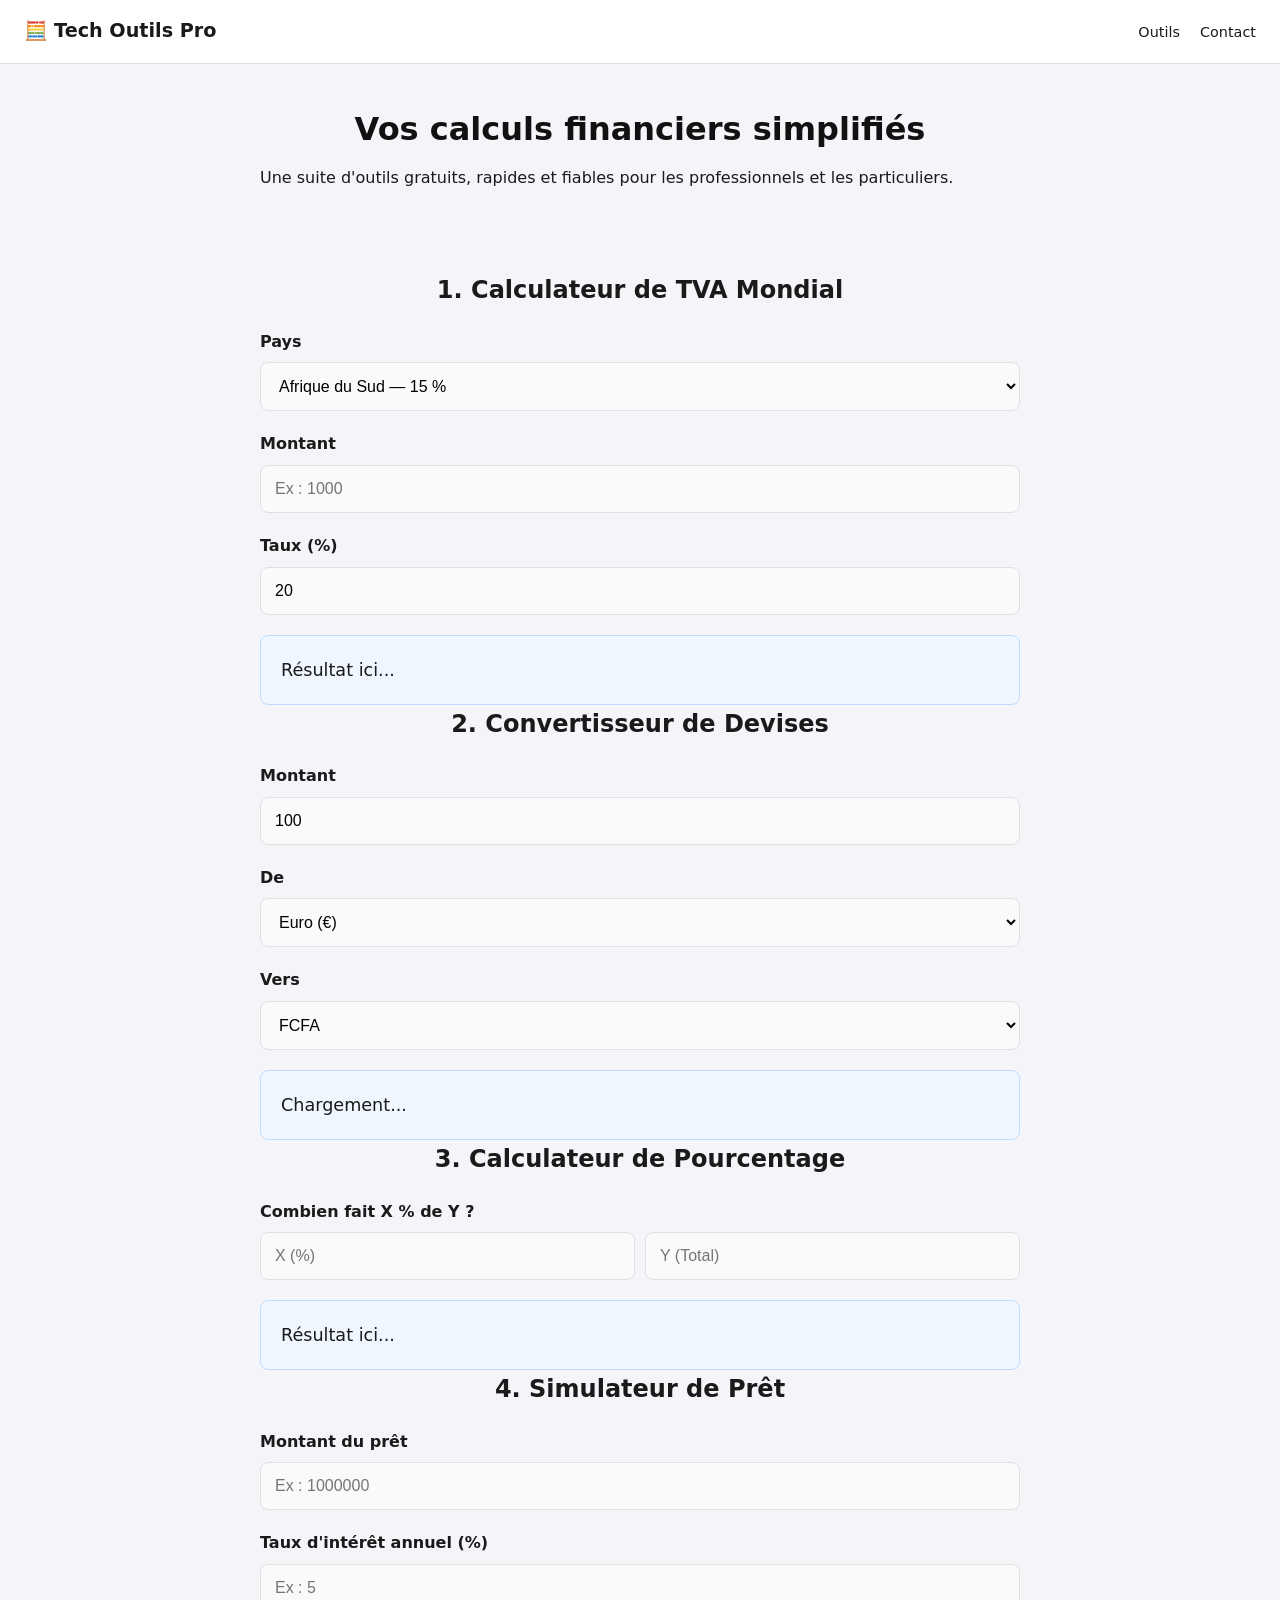
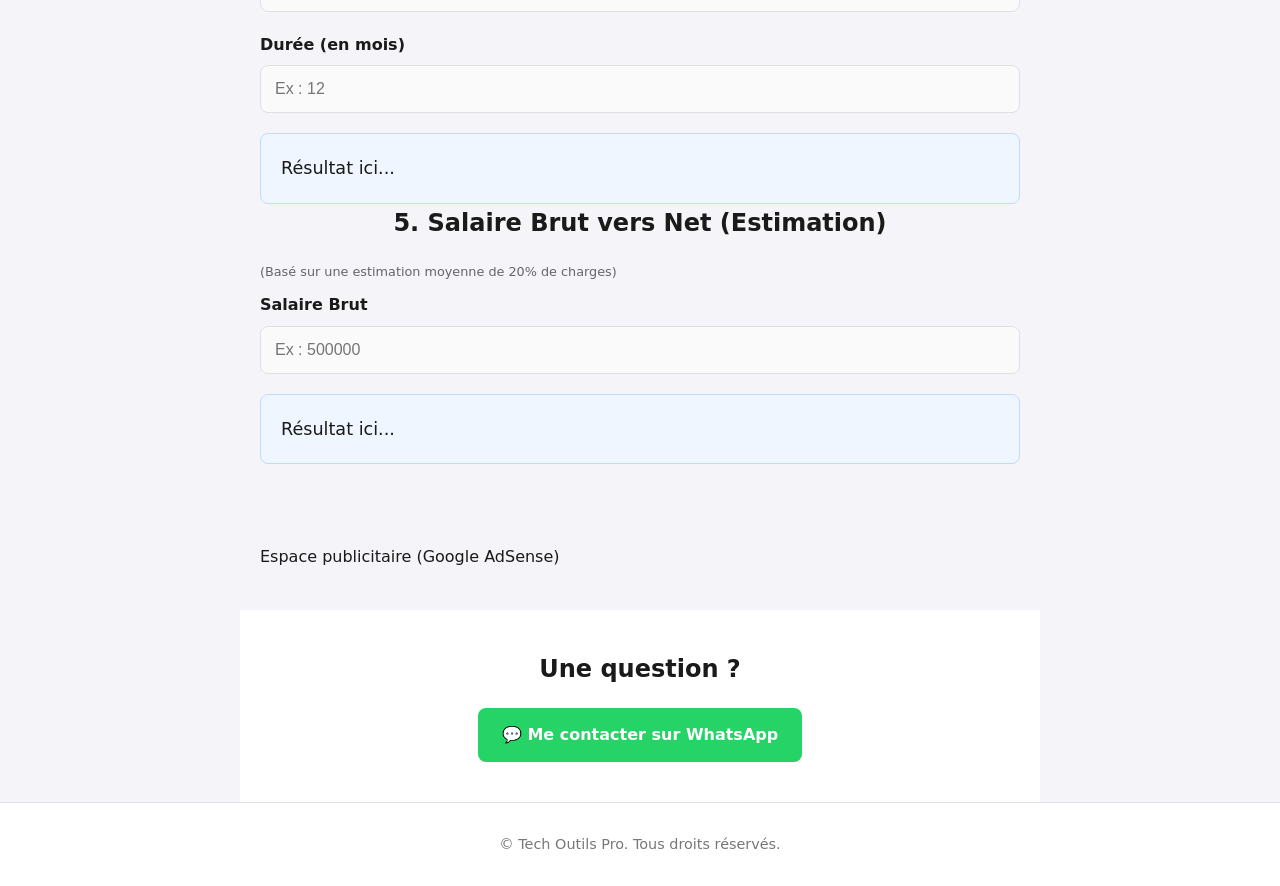
==== commit c1ff6c2e: "Revamp index.html for Tech Outils Pro" ====
--- a/index.html
+++ b/index.html
@@ -4,103 +4,132 @@
   <meta name="google-site-verification" content="2Im5dlPeCxbYxjfc-2KMujdlEkKpxKUWcsmeDknGLmM" />
   <meta charset="UTF-8">
   <meta name="viewport" content="width=device-width, initial-scale=1">
-  <meta name="theme-color" content="#0c0c0d">
-  <title>Calculateur de TVA Mondial - HT ↔ TTC (Tous les pays)</title>
-  <meta name="description" content="Calculez facilement la TVA dans le monde entier. Convertissez un montant HT en TTC ou TTC en HT pour plus de 100 pays (Afrique, Europe, Amérique, Asie).">
-  <link rel="icon" href="data:image/svg+xml,%3Csvg xmlns='http://www.w3.org/2000/svg' viewBox='0 0 100 100'%3E%3Ctext y='.9em' font-size='90'%3E🌍%3C/text%3E%3C/svg%3E">
+  <title>Tech Outils Afrique - Calculateurs & Convertisseurs Pros</title>
+  <meta name="description" content="La plateforme n°1 pour vos calculs financiers. Calculez la TVA, convertissez les devises, simulez un prêt ou un salaire en quelques clics.">
+  <link rel="icon" href="data:image/svg+xml,%3Csvg xmlns='http://www.w3.org/2000/svg' viewBox='0 0 100 100'%3E%3Ctext y='.9em' font-size='90'%3E🧮%3C/text%3E%3C/svg%3E">
   <link rel="stylesheet" href="style.css">
 </head>
 <body>
   <header class="entete">
-    <div class="logo">🌍 <strong>TVA Mondial</strong></div>
+    <div class="logo">🧮 <strong>Tech Outils Pro</strong></div>
     <nav class="menu">
-      <a href="#calculateur">Calculatrice</a>
-      <a href="#convertisseur">Devises</a>
+      <a href="#outils">Outils</a>
       <a href="#contact">Contact</a>
     </nav>
   </header>
 
   <main>
-    <!-- OUTIL 1 : CALCULATEUR TVA MONDIAL -->
-    <section id="calculateur" class="section-calculateur">
-      <div class="texte-accueil">
-        <h1>Calculateur de TVA Mondial</h1>
-        <p>Convertissez un montant HT ↔ TTC en un clic, pour presque tous les pays du monde.</p>
+    <section class="hero">
+      <h1>Vos calculs financiers simplifiés</h1>
+      <p>Une suite d'outils gratuits, rapides et fiables pour les professionnels et les particuliers.</p>
+    </section>
+
+    <!-- LES 5 OUTILS -->
+    <section id="outils" class="grille-outils">
+      
+      <!-- OUTIL 1 : TVA MONDIAL -->
+      <div class="carte-outil">
+        <h2>1. Calculateur de TVA Mondial</h2>
+        <div class="champ">
+          <label>Pays</label>
+          <select id="pays"></select>
+        </div>
+        <div class="champ">
+          <label>Montant</label>
+          <input id="montant-tva" type="number" placeholder="Ex : 1000">
+        </div>
+        <div class="champ">
+          <label>Taux (%)</label>
+          <input id="taux-tva" type="number" value="20">
+        </div>
+        <div id="res-tva" class="resultat">Résultat ici...</div>
       </div>
 
-      <div class="boite-outil">
+      <!-- OUTIL 2 : CONVERTISSEUR -->
+      <div class="carte-outil">
+        <h2>2. Convertisseur de Devises</h2>
         <div class="champ">
-          <label for="recherche-pays">🔍 Rechercher un pays</label>
-          <input type="text" id="recherche-pays" placeholder="Tapez le nom d'un pays (ex: France, RDC, USA...)">
-        </div>
-
-        <div class="champ">
-          <label for="pays">Sélectionnez le pays</label>
-          <select id="pays" size="1"></select>
-        </div>
-
-        <div class="champ">
-          <label for="montant">Montant</label>
-          <input id="montant" type="number" inputmode="decimal" min="0" step="0.01" placeholder="Ex : 1000" autocomplete="off">
-        </div>
-
-        <div class="champ">
-          <label for="taux">Taux de TVA (%)</label>
-          <input id="taux" type="number" inputmode="decimal" min="0" step="0.01" value="20">
-        </div>
-
-        <fieldset class="champ modes">
-          <legend>Type de conversion</legend>
-          <label><input type="radio" name="mode" value="ht" checked> HT → TTC</label>
-          <label><input type="radio" name="mode" value="ttc"> TTC → HT</label>
-        </fieldset>
-
-        <div id="resultat-tva" class="resultat" aria-live="polite"></div>
-      </div>
-    </section>
-
-    <!-- OUTIL 2 : CONVERTISSEUR DE DEVISES -->
-    <section id="convertisseur" class="section-grise">
-      <h2>Convertisseur de devises</h2>
-      <div class="boite-outil">
-        <div class="champ">
-          <label for="montant-devise">Montant à convertir</label>
-          <input id="montant-devise" type="number" min="0" placeholder="Ex : 100" value="1">
+          <label>Montant</label>
+          <input id="montant-devise" type="number" value="100">
         </div>
         <div class="champ">
-          <label for="devise-source">Devise de départ</label>
+          <label>De</label>
           <select id="devise-source">
             <option value="EUR">Euro (€)</option>
-            <option value="USD">Dollar US ($)</option>
-            <option value="XOF">FCFA (XOF/XAF)</option>
+            <option value="USD">Dollar ($)</option>
+            <option value="XOF">FCFA</option>
           </select>
         </div>
         <div class="champ">
-          <label for="devise-cible">Devise d'arrivée</label>
+          <label>Vers</label>
           <select id="devise-cible">
-            <option value="XOF">FCFA (XOF/XAF)</option>
+            <option value="XOF">FCFA</option>
             <option value="EUR">Euro (€)</option>
-            <option value="USD">Dollar US ($)</option>
+            <option value="USD">Dollar ($)</option>
           </select>
         </div>
-        <div id="resultat-devise" class="resultat" aria-live="polite">Chargement...</div>
+        <div id="res-devise" class="resultat">Chargement...</div>
       </div>
+
+      <!-- OUTIL 3 : POURCENTAGE -->
+      <div class="carte-outil">
+        <h2>3. Calculateur de Pourcentage</h2>
+        <div class="champ">
+          <label>Combien fait X % de Y ?</label>
+          <div style="display:flex; gap:10px;">
+            <input id="pourcent-x" type="number" placeholder="X (%)">
+            <input id="pourcent-y" type="number" placeholder="Y (Total)">
+          </div>
+        </div>
+        <div id="res-pourcent" class="resultat">Résultat ici...</div>
+      </div>
+
+      <!-- OUTIL 4 : SIMULATEUR DE PRÊT -->
+      <div class="carte-outil">
+        <h2>4. Simulateur de Prêt</h2>
+        <div class="champ">
+          <label>Montant du prêt</label>
+          <input id="pret-montant" type="number" placeholder="Ex : 1000000">
+        </div>
+        <div class="champ">
+          <label>Taux d'intérêt annuel (%)</label>
+          <input id="pret-taux" type="number" placeholder="Ex : 5">
+        </div>
+        <div class="champ">
+          <label>Durée (en mois)</label>
+          <input id="pret-duree" type="number" placeholder="Ex : 12">
+        </div>
+        <div id="res-pret" class="resultat">Résultat ici...</div>
+      </div>
+
+      <!-- OUTIL 5 : SALAIRE NET -->
+      <div class="carte-outil">
+        <h2>5. Salaire Brut vers Net (Estimation)</h2>
+        <p style="font-size:0.8rem; color:#666; margin-bottom:10px;">(Basé sur une estimation moyenne de 20% de charges)</p>
+        <div class="champ">
+          <label>Salaire Brut</label>
+          <input id="salaire-brut" type="number" placeholder="Ex : 500000">
+        </div>
+        <div id="res-salaire" class="resultat">Résultat ici...</div>
+      </div>
+
     </section>
 
-    <!-- SECTION CONTACT -->
+    <!-- ESPACE PUBLICITÉ (Pour gagner de l'argent plus tard) -->
+    <section class="pub">
+      <p>Espace publicitaire (Google AdSense)</p>
+    </section>
+
     <section id="contact" class="section-contact">
-      <h2>Besoin d'aide ou envie de soutenir ?</h2>
-      <p>Ce site est 100% gratuit. Si ces outils vous font gagner du temps, vous pouvez soutenir le projet !</p>
-      <div class="actions-contact">
-        <a href="https://wa.me/243967811702" class="btn btn-principal" target="_blank">💬 Me contacter sur WhatsApp</a>
-      </div>
+      <h2>Une question ?</h2>
+      <a href="https://wa.me/243967811702" class="btn btn-principal" target="_blank">💬 Me contacter sur WhatsApp</a>
     </section>
   </main>
 
   <footer>
-    <p>© <span id="annee"></span> TVA Mondial. Tous droits réservés.</p>
+    <p>© <span id="annee"></span> Tech Outils Pro. Tous droits réservés.</p>
   </footer>
 
   <script src="script.js" defer></script>
 </body>
-</html>
+                                  </html>
--- a/style.css
+++ b/style.css
@@ -13,8 +13,6 @@
   font-family: system-ui, -apple-system, sans-serif;
   line-height: 1.6;
 }
-
-/* EN-TÊTE ET MENU */
 .entete {
   background: var(--card);
   padding: 16px 24px;
@@ -30,19 +28,18 @@
 .menu a {
   color: var(--text);
   text-decoration: none;
-  margin-left: 20px;
+  margin-left: 15px;
   font-weight: 500;
+  font-size: 0.9rem;
 }
 .menu a:hover { color: var(--accent); }
 
-/* SECTIONS */
 main { max-width: 800px; margin: 0 auto; }
-section { padding: 60px 20px; }
-h1 { font-size: 2.2rem; margin-bottom: 10px; color: #111; }
-h2 { font-size: 1.8rem; margin-bottom: 20px; text-align: center; }
-.texte-accueil { text-align: center; margin-bottom: 40px; color: #555; }
+section { padding: 40px 20px; }
+h1 { font-size: 2rem; margin-bottom: 10px; color: #111; text-align: center; }
+h2 { font-size: 1.5rem; margin-bottom: 20px; text-align: center; }
+.texte-accueil { text-align: center; margin-bottom: 30px; color: #555; }
 
-/* BOITE DU CALCULATEUR */
 .boite-outil {
   background: var(--card);
   border: 1px solid var(--border);
@@ -76,50 +73,20 @@
 }
 .resultat strong { color: var(--accent); }
 
-/* SECTION OUTILS (Cartes) */
 .section-grise { background: #eef2f6; }
-.grille {
-  display: grid;
-  grid-template-columns: repeat(auto-fit, minmax(220px, 1fr));
-  gap: 20px;
-  margin-top: 30px;
-}
-.carte-outil {
-  background: var(--card);
-  padding: 20px;
-  border-radius: 12px;
-  border: 1px solid var(--border);
-  text-align: center;
-}
-.carte-outil h3 { margin-bottom: 10px; font-size: 1.1rem; }
-.carte-outil p { font-size: 0.9rem; color: #666; margin-bottom: 15px; }
-.badge {
-  background: #fef08a;
-  color: #854d0e;
-  padding: 4px 12px;
-  border-radius: 20px;
-  font-size: 0.8rem;
-  font-weight: bold;
-}
-
-/* SECTION CONTACT */
-.section-contact { text-align: center; }
-.section-contact p { margin-bottom: 30px; color: #555; }
-.actions-contact { display: flex; justify-content: center; gap: 15px; flex-wrap: wrap; }
+.section-contact { text-align: center; background: white;}
+.section-contact p { margin-bottom: 20px; color: #555; }
+.actions-contact { display: flex; justify-content: center; }
 .btn {
   display: inline-block;
   padding: 14px 24px;
   border-radius: 8px;
   text-decoration: none;
   font-weight: bold;
-  transition: all 0.2s;
 }
 .btn-principal { background: #25D366; color: white; }
 .btn-principal:hover { background: #1ebe57; }
-.btn-secondaire { background: var(--accent); color: white; }
-.btn-secondaire:hover { background: var(--accent-hover); }
 
-/* PIED DE PAGE */
 footer {
   text-align: center;
   padding: 30px;
@@ -128,15 +95,3 @@
   font-size: 0.9rem;
   background: var(--card);
 }
-footer a { color: #777; text-decoration: underline; }
-footer a:hover { color: var(--accent); }
-.menu a {
-  font-size: 0.9rem;
-  margin-left: 10px;
-}
-@media (min-width: 600px) {
-  .menu a {
-    font-size: 1rem;
-    margin-left: 20px;
-  }
-}
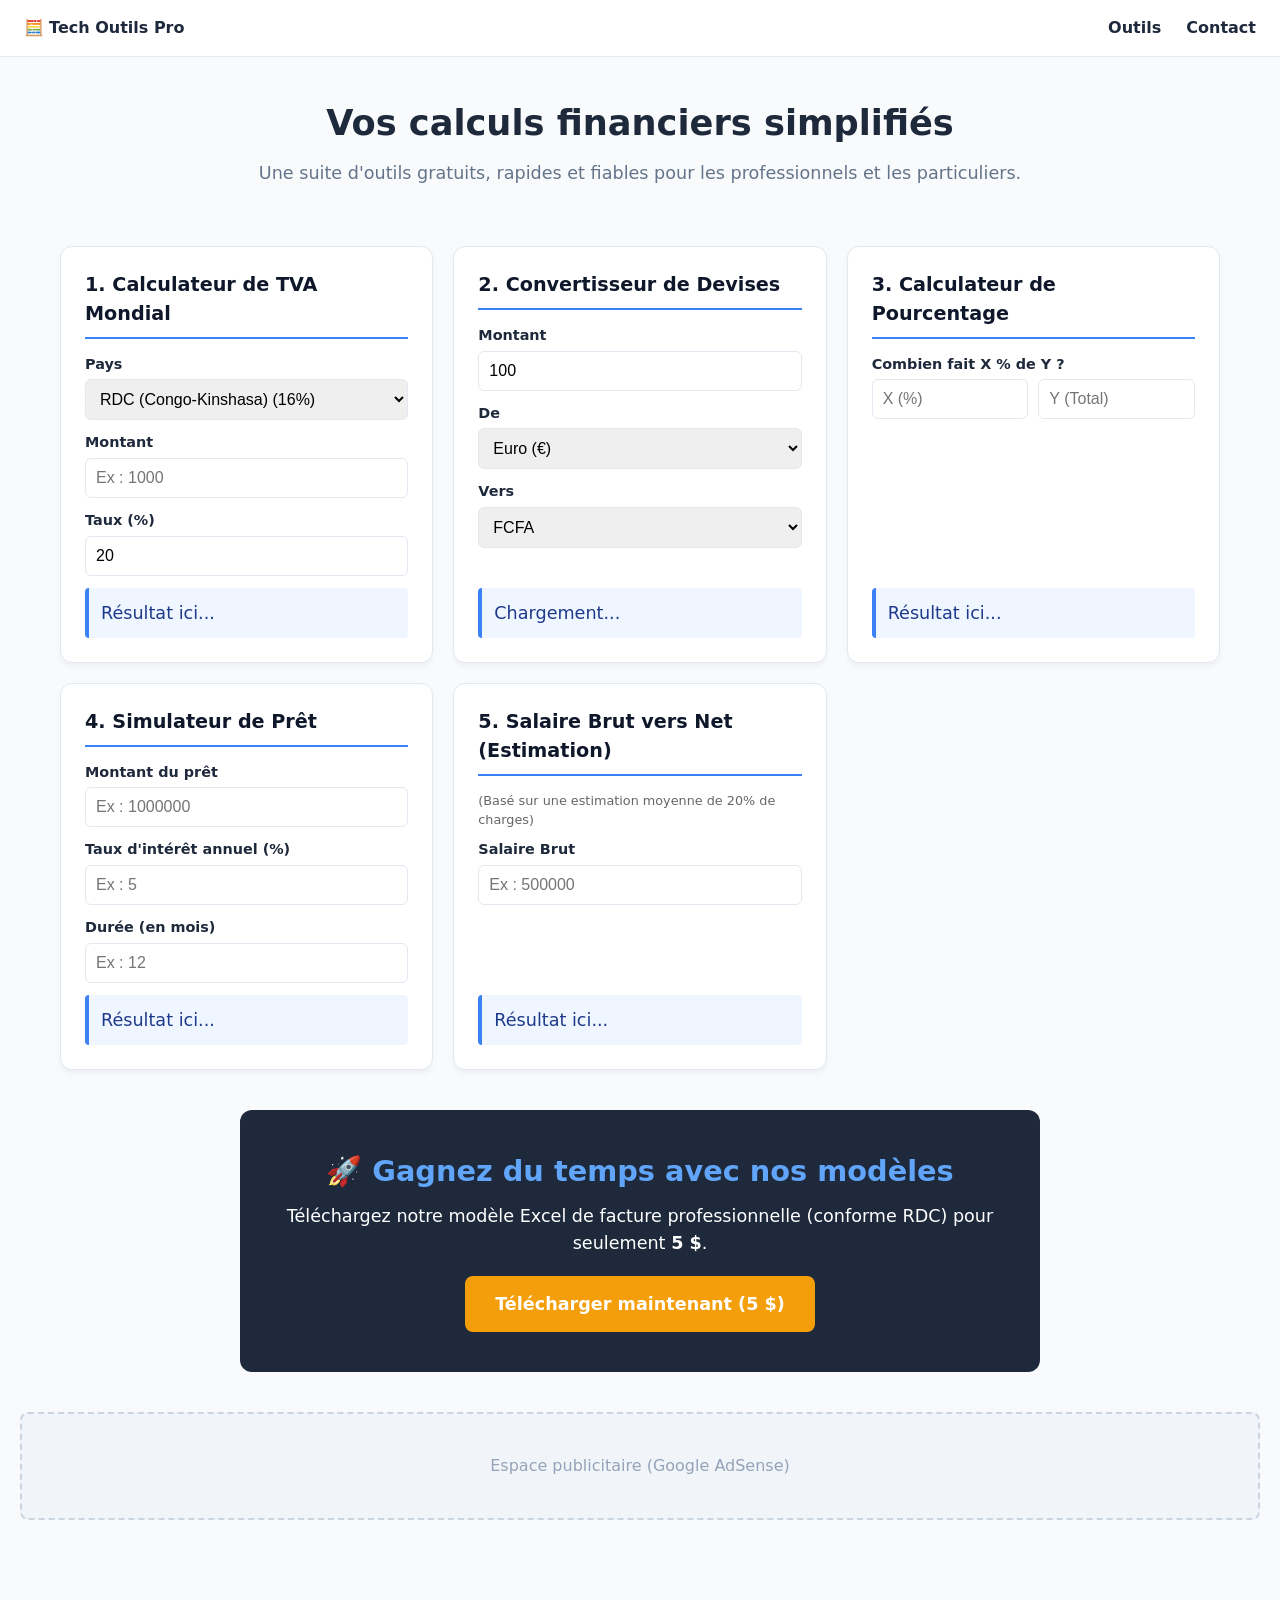
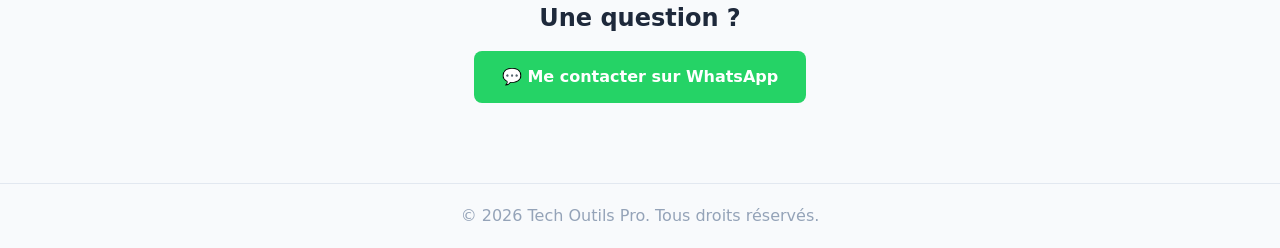
==== commit d1e7c797: "Update title and add product section in index.html" ====
--- a/index.html
+++ b/index.html
@@ -4,7 +4,7 @@
   <meta name="google-site-verification" content="2Im5dlPeCxbYxjfc-2KMujdlEkKpxKUWcsmeDknGLmM" />
   <meta charset="UTF-8">
   <meta name="viewport" content="width=device-width, initial-scale=1">
-  <title>Tech Outils Afrique - Calculateurs & Convertisseurs Pros</title>
+  <title>Tech Outils Pro - Calculateurs & Convertisseurs Pros</title>
   <meta name="description" content="La plateforme n°1 pour vos calculs financiers. Calculez la TVA, convertissez les devises, simulez un prêt ou un salaire en quelques clics.">
   <link rel="icon" href="data:image/svg+xml,%3Csvg xmlns='http://www.w3.org/2000/svg' viewBox='0 0 100 100'%3E%3Ctext y='.9em' font-size='90'%3E🧮%3C/text%3E%3C/svg%3E">
   <link rel="stylesheet" href="style.css">
@@ -115,8 +115,16 @@
 
     </section>
 
+    <!-- SECTION PRODUIT À VENDRE -->
+    <section style="background: #1e293b; color: white; padding: 40px 20px; text-align: center; border-radius: 12px; margin: 20px auto; max-width: 800px;">
+      <h2 style="color: #60a5fa; font-size: 1.8rem; margin-bottom: 10px;">🚀 Gagnez du temps avec nos modèles</h2>
+      <p style="margin-bottom: 20px; font-size: 1.1rem;">Téléchargez notre modèle Excel de facture professionnelle (conforme RDC) pour seulement <strong>5 $</strong>.</p>
+      <!-- Remplace le '#' par ton lien Payhip ou Gumroad plus tard -->
+      <a href="#" style="background: #f59e0b; color: white; padding: 15px 30px; text-decoration: none; border-radius: 8px; font-weight: bold; display: inline-block; font-size: 1.1rem;">Télécharger maintenant (5 $)</a>
+    </section>
+
     <!-- ESPACE PUBLICITÉ (Pour gagner de l'argent plus tard) -->
-    <section class="pub">
+    <section class="pub" style="text-align: center; padding: 40px; background: #f1f5f9; border: 2px dashed #cbd5e1; margin: 40px 20px; color: #94a3b8; border-radius: 8px;">
       <p>Espace publicitaire (Google AdSense)</p>
     </section>
 
@@ -126,10 +134,10 @@
     </section>
   </main>
 
-  <footer>
+  <footer style="text-align: center; padding: 20px; color: #94a3b8; border-top: 1px solid #e2e8f0; margin-top: 40px;">
     <p>© <span id="annee"></span> Tech Outils Pro. Tous droits réservés.</p>
   </footer>
 
   <script src="script.js" defer></script>
 </body>
-                                  </html>
+</html>
--- a/style.css
+++ b/style.css
@@ -1,18 +1,19 @@
 * { box-sizing: border-box; margin: 0; padding: 0; }
 :root {
-  --bg: #f4f4f9;
-  --text: #1a1a1a;
+  --bg: #f8fafc;
+  --text: #1e293b;
   --card: #ffffff;
-  --border: #e0e0e0;
-  --accent: #2563eb;
-  --accent-hover: #1d4ed8;
+  --border: #e2e8f0;
+  --accent: #3b82f6;
 }
 body {
   background-color: var(--bg);
   color: var(--text);
   font-family: system-ui, -apple-system, sans-serif;
-  line-height: 1.6;
+  line-height: 1.5;
 }
+
+/* EN-TÊTE */
 .entete {
   background: var(--card);
   padding: 16px 24px;
@@ -20,78 +21,71 @@
   justify-content: space-between;
   align-items: center;
   border-bottom: 1px solid var(--border);
-  position: sticky;
-  top: 0;
-  z-index: 100;
+  position: sticky; top: 0; z-index: 100;
 }
-.logo { font-size: 1.2rem; }
-.menu a {
-  color: var(--text);
-  text-decoration: none;
-  margin-left: 15px;
-  font-weight: 500;
-  font-size: 0.9rem;
+.menu a { color: var(--text); text-decoration: none; margin-left: 20px; font-weight: 600; }
+
+/* HERO */
+.hero { text-align: center; padding: 40px 20px; }
+.hero h1 { font-size: 2.2rem; margin-bottom: 10px; }
+.hero p { color: #64748b; font-size: 1.1rem; }
+
+/* GRILLE D'OUTILS */
+.grille-outils {
+  display: grid;
+  grid-template-columns: repeat(auto-fit, minmax(300px, 1fr));
+  gap: 20px;
+  max-width: 1200px;
+  margin: 0 auto;
+  padding: 20px;
 }
-.menu a:hover { color: var(--accent); }
 
-main { max-width: 800px; margin: 0 auto; }
-section { padding: 40px 20px; }
-h1 { font-size: 2rem; margin-bottom: 10px; color: #111; text-align: center; }
-h2 { font-size: 1.5rem; margin-bottom: 20px; text-align: center; }
-.texte-accueil { text-align: center; margin-bottom: 30px; color: #555; }
-
-.boite-outil {
+.carte-outil {
   background: var(--card);
   border: 1px solid var(--border);
-  border-radius: 16px;
-  padding: 30px;
-  box-shadow: 0 10px 25px rgba(0,0,0,0.05);
-  max-width: 500px;
-  margin: 0 auto;
+  border-radius: 12px;
+  padding: 24px;
+  box-shadow: 0 4px 6px -1px rgba(0,0,0,0.05);
+  display: flex;
+  flex-direction: column;
 }
-.champ { margin-bottom: 20px; }
-.champ label { display: block; margin-bottom: 8px; font-weight: 600; }
+.carte-outil h2 { font-size: 1.2rem; margin-bottom: 15px; color: #0f172a; border-bottom: 2px solid var(--accent); padding-bottom: 8px; }
+
+/* CHAMPS */
+.champ { margin-bottom: 12px; }
+.champ label { display: block; font-size: 0.9rem; font-weight: 600; margin-bottom: 4px; }
 input, select {
   width: 100%;
-  padding: 14px;
+  padding: 10px;
   border: 1px solid var(--border);
-  border-radius: 8px;
+  border-radius: 6px;
   font-size: 1rem;
-  background: #fafafa;
 }
-input:focus, select:focus { outline: none; border-color: var(--accent); background: #fff; }
-.modes { border: none; }
-.modes label { display: inline-block; margin-right: 20px; font-weight: normal; }
-.modes input { width: auto; margin-right: 8px; }
+input:focus, select:focus { outline: 2px solid var(--accent); border-color: transparent; }
+
+/* RÉSULTATS */
 .resultat {
   background: #eff6ff;
-  border: 1px solid #bfdbfe;
+  border-left: 4px solid var(--accent);
+  padding: 12px;
+  margin-top: auto;
+  border-radius: 4px;
+  font-size: 1.1rem;
+  color: #1e3a8a;
+}
+
+/* PUB */
+.pub {
+  text-align: center;
+  padding: 40px;
+  background: #f1f5f9;
+  border: 2px dashed #cbd5e1;
+  margin: 40px 20px;
+  color: #94a3b8;
   border-radius: 8px;
-  padding: 20px;
-  font-size: 1.1rem;
-  margin-top: 20px;
 }
-.resultat strong { color: var(--accent); }
 
-.section-grise { background: #eef2f6; }
-.section-contact { text-align: center; background: white;}
-.section-contact p { margin-bottom: 20px; color: #555; }
-.actions-contact { display: flex; justify-content: center; }
-.btn {
-  display: inline-block;
-  padding: 14px 24px;
-  border-radius: 8px;
-  text-decoration: none;
-  font-weight: bold;
-}
-.btn-principal { background: #25D366; color: white; }
-.btn-principal:hover { background: #1ebe57; }
-
-footer {
-  text-align: center;
-  padding: 30px;
-  border-top: 1px solid var(--border);
-  color: #777;
-  font-size: 0.9rem;
-  background: var(--card);
-}
+/* CONTACT */
+.section-contact { text-align: center; padding: 40px 20px; }
+.btn { display: inline-block; padding: 14px 28px; border-radius: 8px; text-decoration: none; font-weight: bold; color: white; background: #25D366; margin-top: 15px;}
+footer { text-align: center; padding: 20px; color: #94a3b8; border-top: 1px solid var(--border); margin-top: 40px;}
